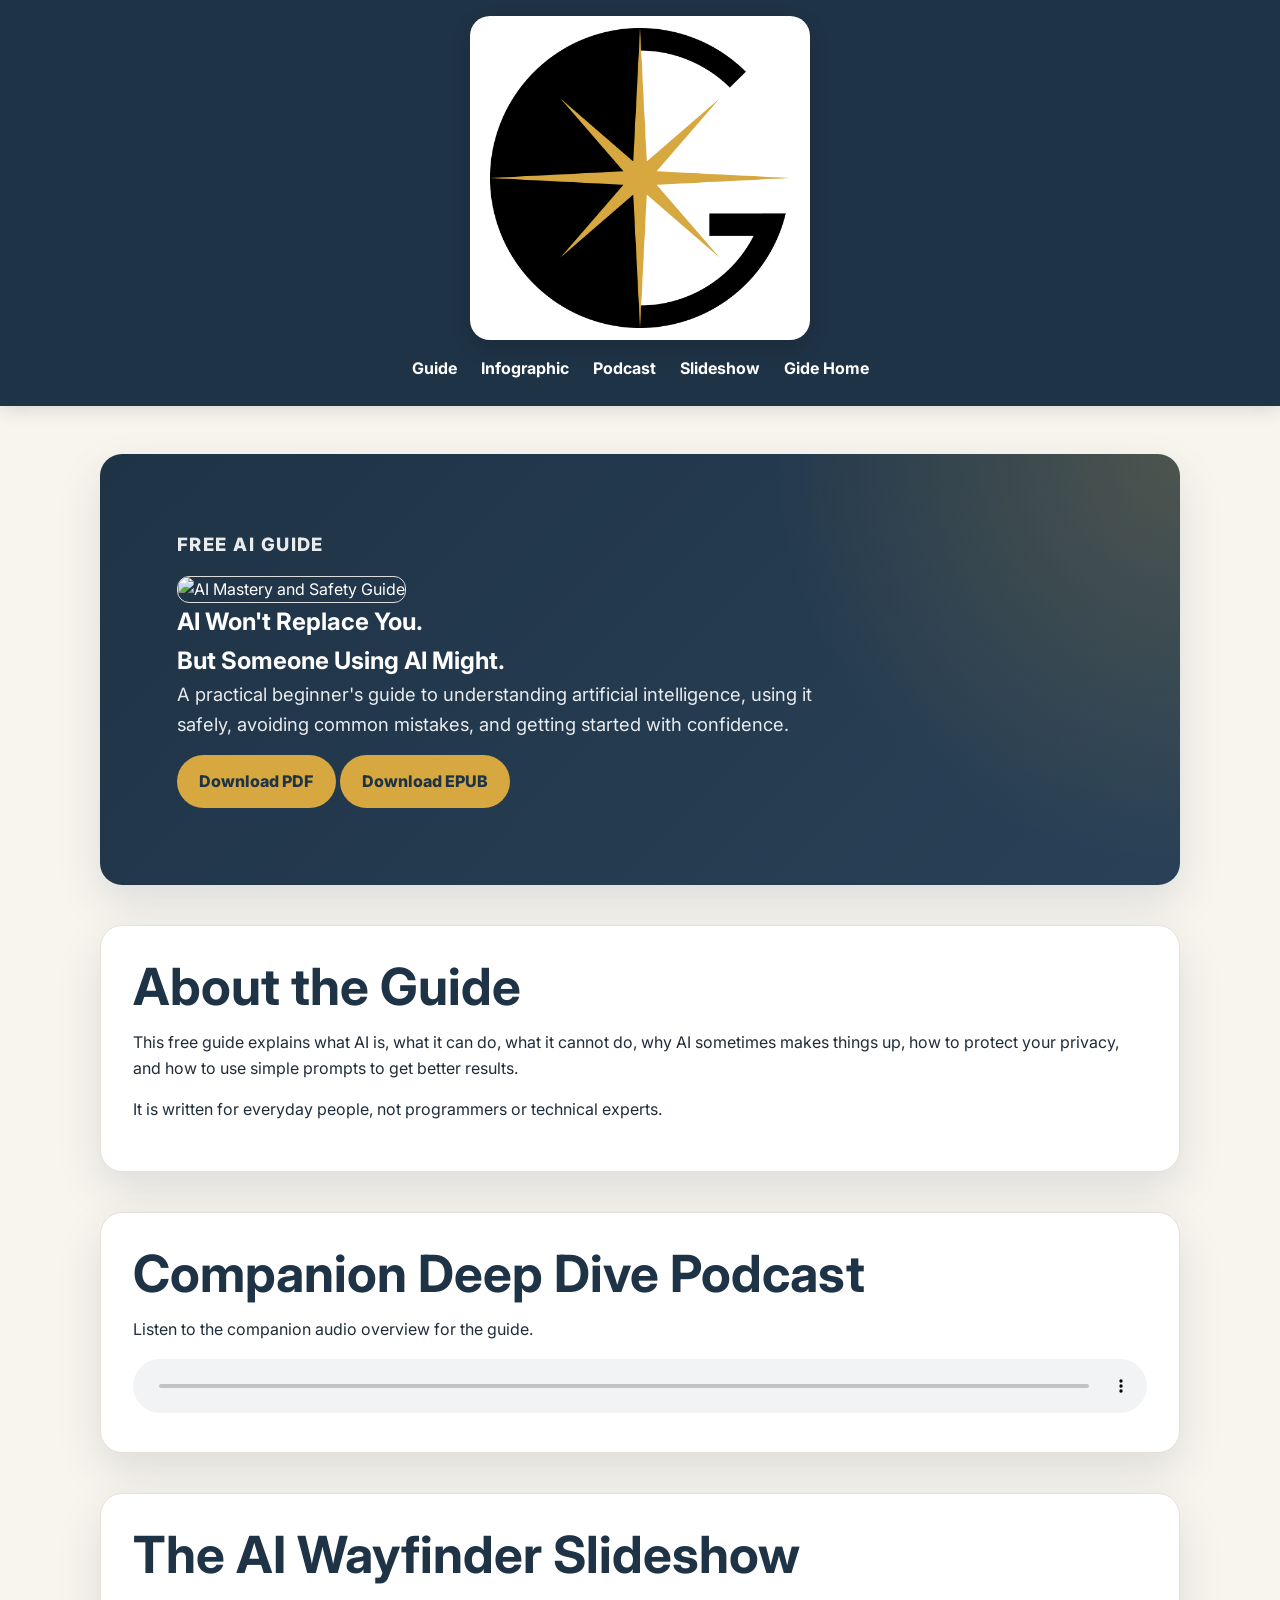
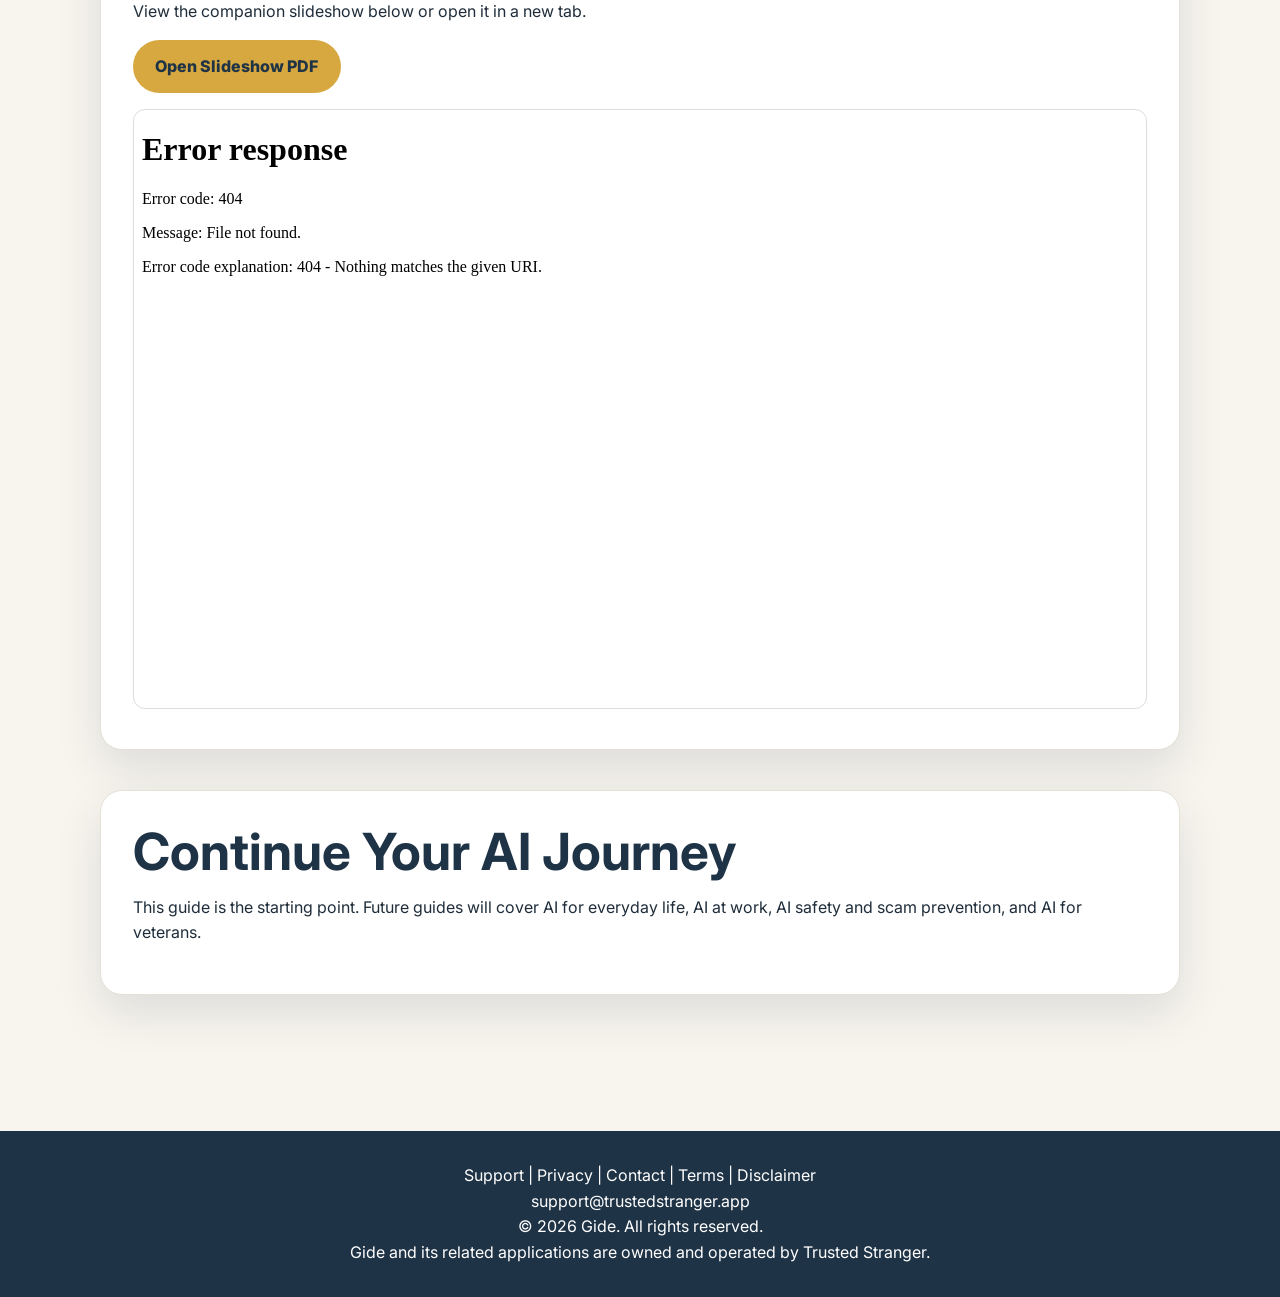
==== index.html @ d5fd3d86 "Adjust image height in hero section Updated image height for better layout." ====
<!DOCTYPE html>
<html lang="en">
<head>
  <meta charset="UTF-8">
  <meta name="viewport" content="width=device-width, initial-scale=1.0">
  <title>AI Won't Replace You | Gide AI Guide</title>

  <link rel="preconnect" href="https://fonts.googleapis.com">
  <link rel="preconnect" href="https://fonts.gstatic.com" crossorigin>
  <link href="https://fonts.googleapis.com/css2?family=Inter:wght@400;500;600;700;800&display=swap" rel="stylesheet">

  <link rel="stylesheet" href="styles.css">
  <link rel="icon" type="image/png" href="G (2).png">
</head>

<body>
<header>
  <div class="logo-card">
    <a href="https://trustedstranger.app">
      <img src="G (2).png" alt="Gide">
    </a>
  </div>

  <nav>
    <ul>
      <li><a href="#guide">Guide</a></li>
      <li><a href="#infographic">Infographic</a></li>
      <li><a href="#podcast">Podcast</a></li>
      <li><a href="#slideshow">Slideshow</a></li>
      <li><a href="https://trustedstranger.app">Gide Home</a></li>
    </ul>
  </nav>
</header>

<main>

<section class="hero">
  <div class="hero-content">
    <p class="eyebrow">Free AI Guide</p>
      <div class="hero-image">
    <img src="AI_Mastery_and_Safety_Guide.png"
          height="300"
    style="border:1px solid #ddd; border-radius:12px;"
         alt="AI Mastery and Safety Guide">
      </div>
    <h1>AI Won't Replace You.<br>But Someone Using AI Might.</h1>

    <p>
      A practical beginner's guide to understanding artificial intelligence,
      using it safely, avoiding common mistakes, and getting started with
      confidence.
    </p>

    <a class="button" href="AI_Won't_Replace_You.pdf" download>
      Download PDF
    </a>

    <a class="button" href="AI_Won't_Replace_You.epub" download>
      Download EPUB
    </a>
  </div>
</section>

<section id="guide" class="card">
  <h2>About the Guide</h2>

  <p>
    This free guide explains what AI is, what it can do, what it cannot do,
    why AI sometimes makes things up, how to protect your privacy, and how to
    use simple prompts to get better results.
  </p>

  <p>
    It is written for everyday people, not programmers or technical experts.
  </p>
</section>


<section id="podcast" class="card">
  <h2>Companion Deep Dive Podcast</h2>

  <p>
    Listen to the companion audio overview for the guide.
  </p>

  <audio controls style="width:100%;">
    <source src="Why_someone_using_AI_might_replace_you.mp3" type="audio/mpeg">
    Your browser does not support the audio element.
  </audio>
</section>

<section id="slideshow" class="card">
  <h2>The AI Wayfinder Slideshow</h2>

  <p>
    View the companion slideshow below or open it in a new tab.
  </p>

  <p>
    <a class="button" href="The_AI_Wayfinder.pdf" target="_blank">
      Open Slideshow PDF
    </a>
  </p>

  <iframe 
    src="The_AI_Wayfinder.pdf"
    width="100%"
    height="600"
    style="border:1px solid #ddd; border-radius:12px;">
  </iframe>
</section>

<section class="card">
  <h2>Continue Your AI Journey</h2>

  <p>
    This guide is the starting point. Future guides will cover AI for everyday
    life, AI at work, AI safety and scam prevention, and AI for veterans.
  </p>
</section>

</main>

<footer>
  <p>
    <a href="https://trustedstranger.app/support.html">Support</a> |
    <a href="https://trustedstranger.app/privacy.html">Privacy</a> |
    <a href="https://trustedstranger.app/contact.html">Contact</a> |
    <a href="https://trustedstranger.app/terms.html">Terms</a> |
    <a href="https://trustedstranger.app/disclaimer.html">Disclaimer</a>
  </p>

  <p>support@trustedstranger.app</p>

  <p>© 2026 Gide. All rights reserved.</p>
  <p>Gide and its related applications are owned and operated by Trusted Stranger.</p>
</footer>

</body>
</html>
---- styles.css ----
:root {
  --navy: #294157;
  --deep-navy: #1f3346;
  --gold: #d6a83f;
  --cream: #f8f5ee;
  --white: #ffffff;
  --text: #1f2d3a;
  --muted: #667085;
  --border: #e5e1d8;
  --shadow: 0 18px 45px rgba(31, 51, 70, 0.12);
  --radius: 22px;
}

* {
  margin: 0;
  padding: 0;
  box-sizing: border-box;
}

body {
  font-family: "Inter", -apple-system, BlinkMacSystemFont, "Segoe UI", sans-serif;
  line-height: 1.6;
  color: var(--text);
  background: var(--cream);
}

header {
  background: var(--deep-navy);
  color: var(--white);
  padding: 1rem 1rem 1.5rem;
  box-shadow: 0 4px 18px rgba(0, 0, 0, 0.12);
}

header h1 {
  text-align: center;
  font-size: 2rem;
  font-weight: 800;
  letter-spacing: -0.03em;
}

.logo-card {
  display: flex;
  justify-content: center;
  align-items: center;
  margin-bottom: 1rem;
}

.logo-card img {
  max-width: 340px;
  width: 100%;
  height: auto;
  display: block;
  background: var(--white);
  padding: 12px 20px;
  border-radius: 20px;
  box-shadow: 0 8px 20px rgba(0, 0, 0, 0.15);
}

nav ul {
  list-style: none;
  display: flex;
  justify-content: center;
  flex-wrap: wrap;
  gap: 1.5rem;
  margin-top: 1rem;
}

nav a {
  color: var(--white);
  text-decoration: none;
  font-weight: 700;
}

nav a:hover {
  color: var(--gold);
}

main {
  max-width: 1120px;
  margin: 0 auto;
  padding: 3rem 1.25rem;
}

section {
  margin-bottom: 2.5rem;
}

h2 {
  font-size: clamp(2rem, 4vw, 3.5rem);
  line-height: 1.1;
  margin-bottom: 1rem;
  color: var(--deep-navy);
}

h3 {
  font-size: 1.35rem;
  margin: 1.5rem 0 0.6rem;
  color: var(--navy);
}

p {
  margin-bottom: 1rem;
  color: var(--text);
}

.hero {
  background:
    radial-gradient(circle at top right, rgba(214, 168, 63, 0.22), transparent 35%),
    linear-gradient(135deg, var(--deep-navy), var(--navy));
  color: var(--white);
  border-radius: var(--radius);
  padding: clamp(2.5rem, 6vw, 5rem);
  box-shadow: var(--shadow);
  text-align: left;
}

.hero h2 {
  color: var(--white);
}

.hero p {
  color: rgba(255, 255, 255, 0.9);
  max-width: 680px;
  font-size: 1.15rem;
}

.card {
  background: var(--white);
  border: 1px solid var(--border);
  border-radius: var(--radius);
  padding: 2rem;
  box-shadow: var(--shadow);
}

.button,
button {
  display: inline-block;
  background: var(--gold);
  color: var(--deep-navy);
  padding: 0.85rem 1.4rem;
  border: none;
  border-radius: 999px;
  font-size: 1rem;
  font-weight: 800;
  cursor: pointer;
  text-decoration: none;
}

.button:hover,
button:hover {
  filter: brightness(0.96);
}

.form-group {
  margin-bottom: 1.5rem;
}

label {
  display: block;
  margin-bottom: 0.5rem;
  font-weight: 700;
  color: var(--deep-navy);
}

input[type="text"],
input[type="email"],
textarea {
  width: 100%;
  padding: 0.9rem 1rem;
  border: 1px solid var(--border);
  border-radius: 14px;
  font-family: inherit;
  font-size: 1rem;
  background: var(--white);
}

input:focus,
textarea:focus {
  outline: none;
  border-color: var(--gold);
  box-shadow: 0 0 0 4px rgba(214, 168, 63, 0.18);
}

dl {
  background: var(--white);
  border-radius: var(--radius);
  padding: 1.5rem 2rem;
  border: 1px solid var(--border);
}

dt {
  font-weight: 800;
  color: var(--deep-navy);
  margin-top: 1rem;
}

dd {
  margin-left: 0;
  margin-bottom: 0.75rem;
  color: var(--muted);
}

footer {
  background: var(--deep-navy);
  color: var(--white);
  text-align: center;
  padding: 2rem 1rem;
  margin-top: 3rem;
}

footer p {
  color: var(--white);
  margin: 0;
}

footer a {
  color: var(--white);
  text-decoration: none;
}

footer a:hover {
  color: var(--gold);
}

/* HOME PAGE FEATURES */

.eyebrow {
  color: var(--gold);
  font-weight: 800;
  letter-spacing: 0.08em;
  text-transform: uppercase;
  margin-bottom: 1rem;
}

.features {
  display: grid;
  grid-template-columns: repeat(auto-fit, minmax(240px, 1fr));
  gap: 1.5rem;
  margin-top: 2rem;
}

.feature-card {
  background: #ffffff;
  border: 1px solid #e5e1d8;
  border-radius: var(--radius);
  padding: 2rem;
  box-shadow: 0 10px 30px rgba(31, 51, 70, 0.08);
}

.feature-card:hover {
  transform: translateY(-4px);
  transition: all 0.2s ease;
}

.feature-card h3 {
  margin-top: 0;
}

#features {
  margin-top: 3rem;
}

#features h2 {
  margin-bottom: 2rem;
  font-size: clamp(2rem, 4vw, 3rem);
}

.feature-card {
  min-height: 200px;
  display: flex;
  flex-direction: column;
}

#faq {
  margin-top: 3rem;
}

/* SCREENSHOTS */

#screenshots {
  margin-top: 4rem;
}

.screenshots-grid {
  display: grid;
  grid-template-columns: repeat(auto-fit, minmax(180px, 1fr));
  gap: 1.5rem;
  margin-top: 2rem;
}

.screenshots-grid img {
  width: 180px;
  height: auto;
  border-radius: 20px;
  box-shadow: var(--shadow);
  border: 1px solid var(--border);
  transition: transform 0.2s ease;
}

.screenshots-grid img:hover {
  transform: translateY(-4px);
}

.legal-page {
  max-width: 900px;
  margin: 0 auto;
}

.legal-page ul {
  margin: 1rem 0 1.5rem 1.5rem;
}

.legal-page li {
  margin-bottom: 0.5rem;
}

.legal-page h3 {
  margin-top: 2rem;
}

@media (max-width: 768px) {
  header h1 {
    font-size: 1.55rem;
  }

  nav ul {
    gap: 1rem;
  }

  main {
    padding: 2rem 1rem;
  }

  .hero {
    text-align: center;
  }
}
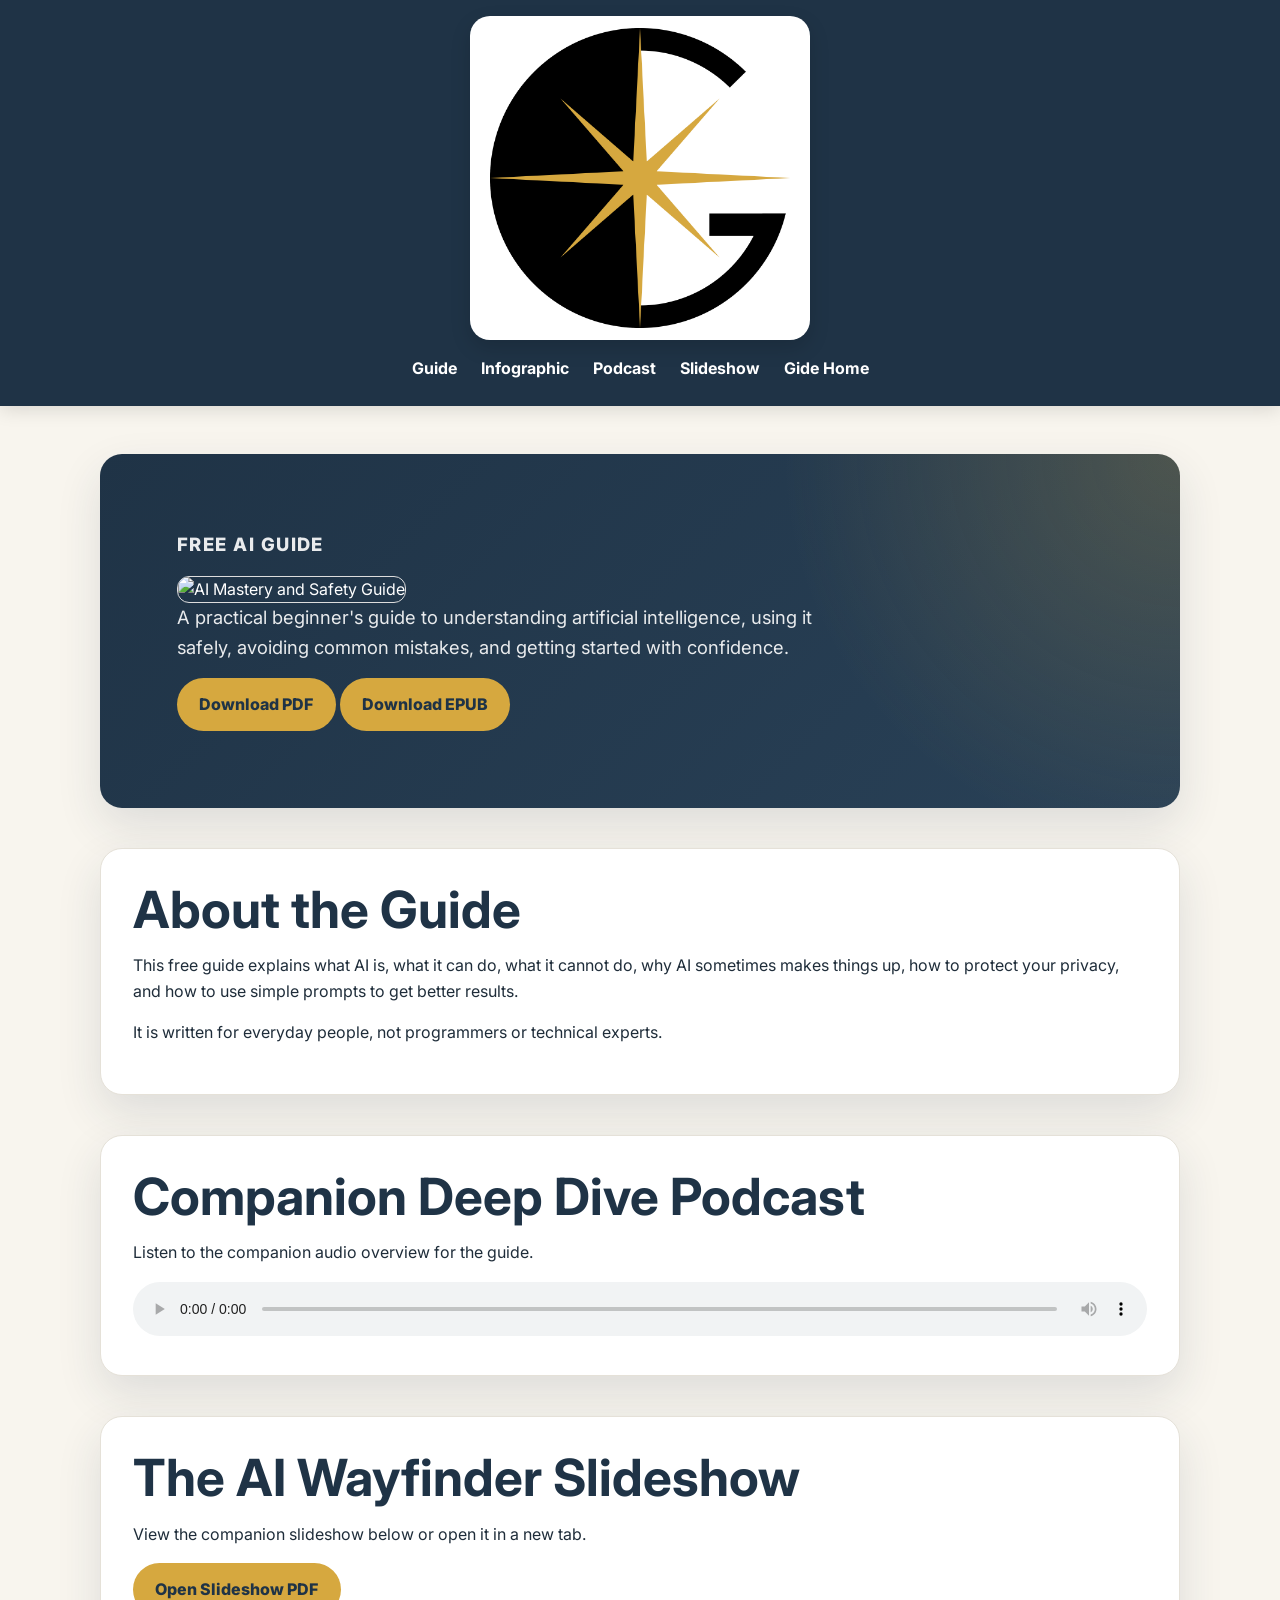
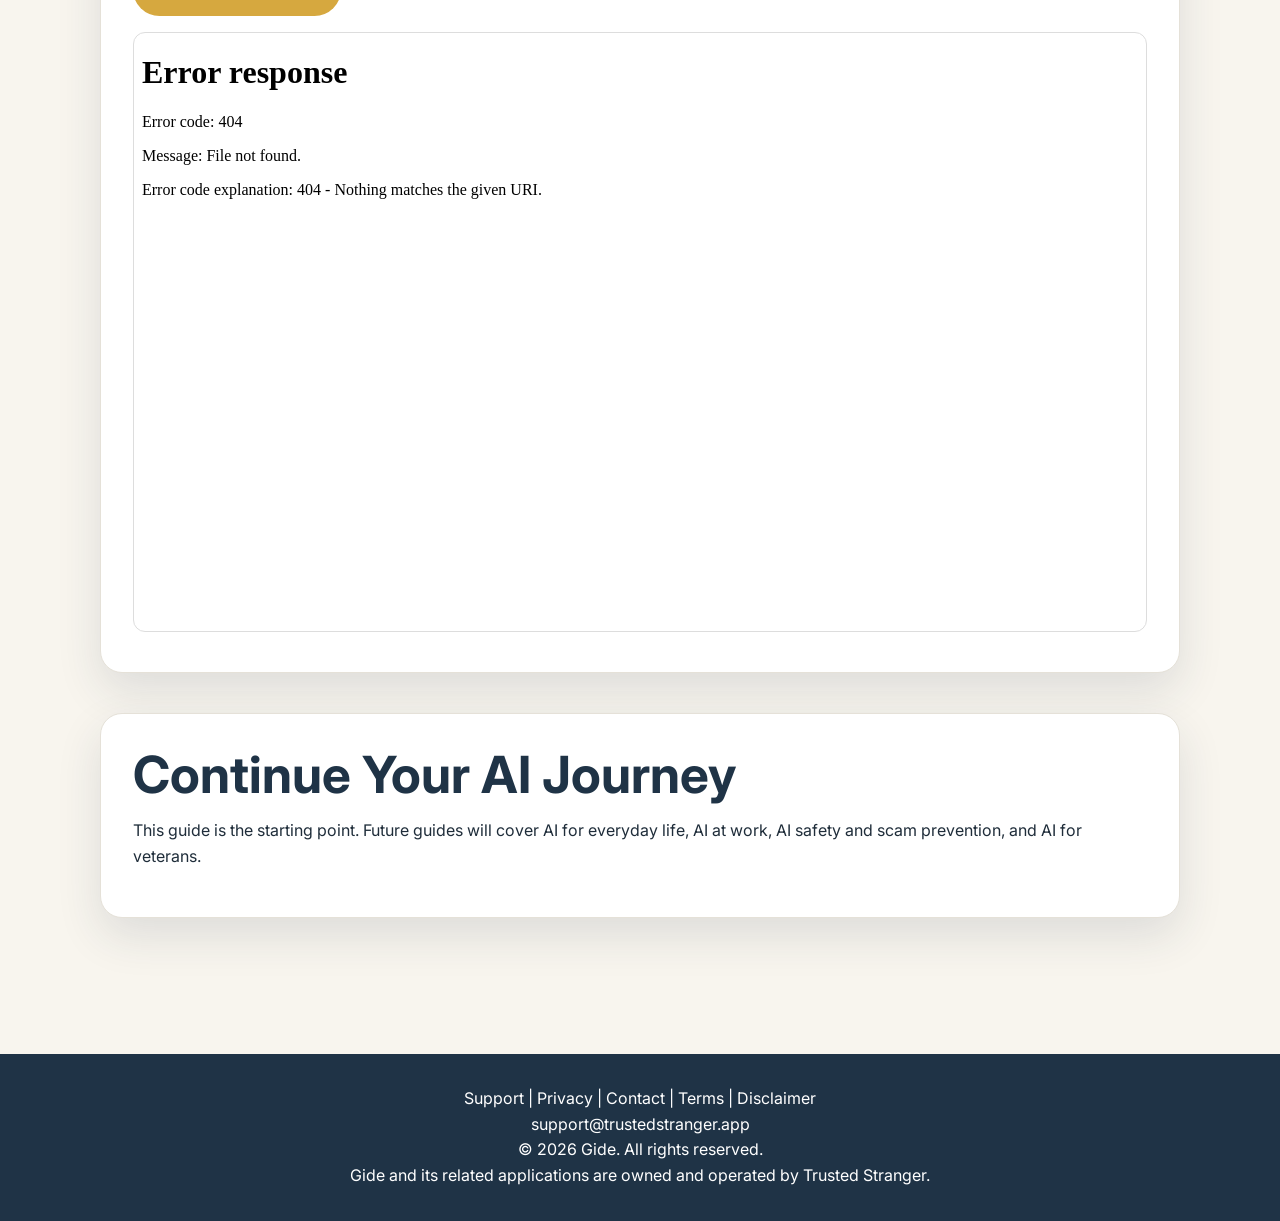
==== commit 3c414d6a: "Fix heading in index.html" ====
--- a/index.html
+++ b/index.html
@@ -43,7 +43,7 @@
     style="border:1px solid #ddd; border-radius:12px;"
          alt="AI Mastery and Safety Guide">
       </div>
-    <h1>AI Won't Replace You.<br>But Someone Using AI Might.</h1>
+    
 
     <p>
       A practical beginner's guide to understanding artificial intelligence,
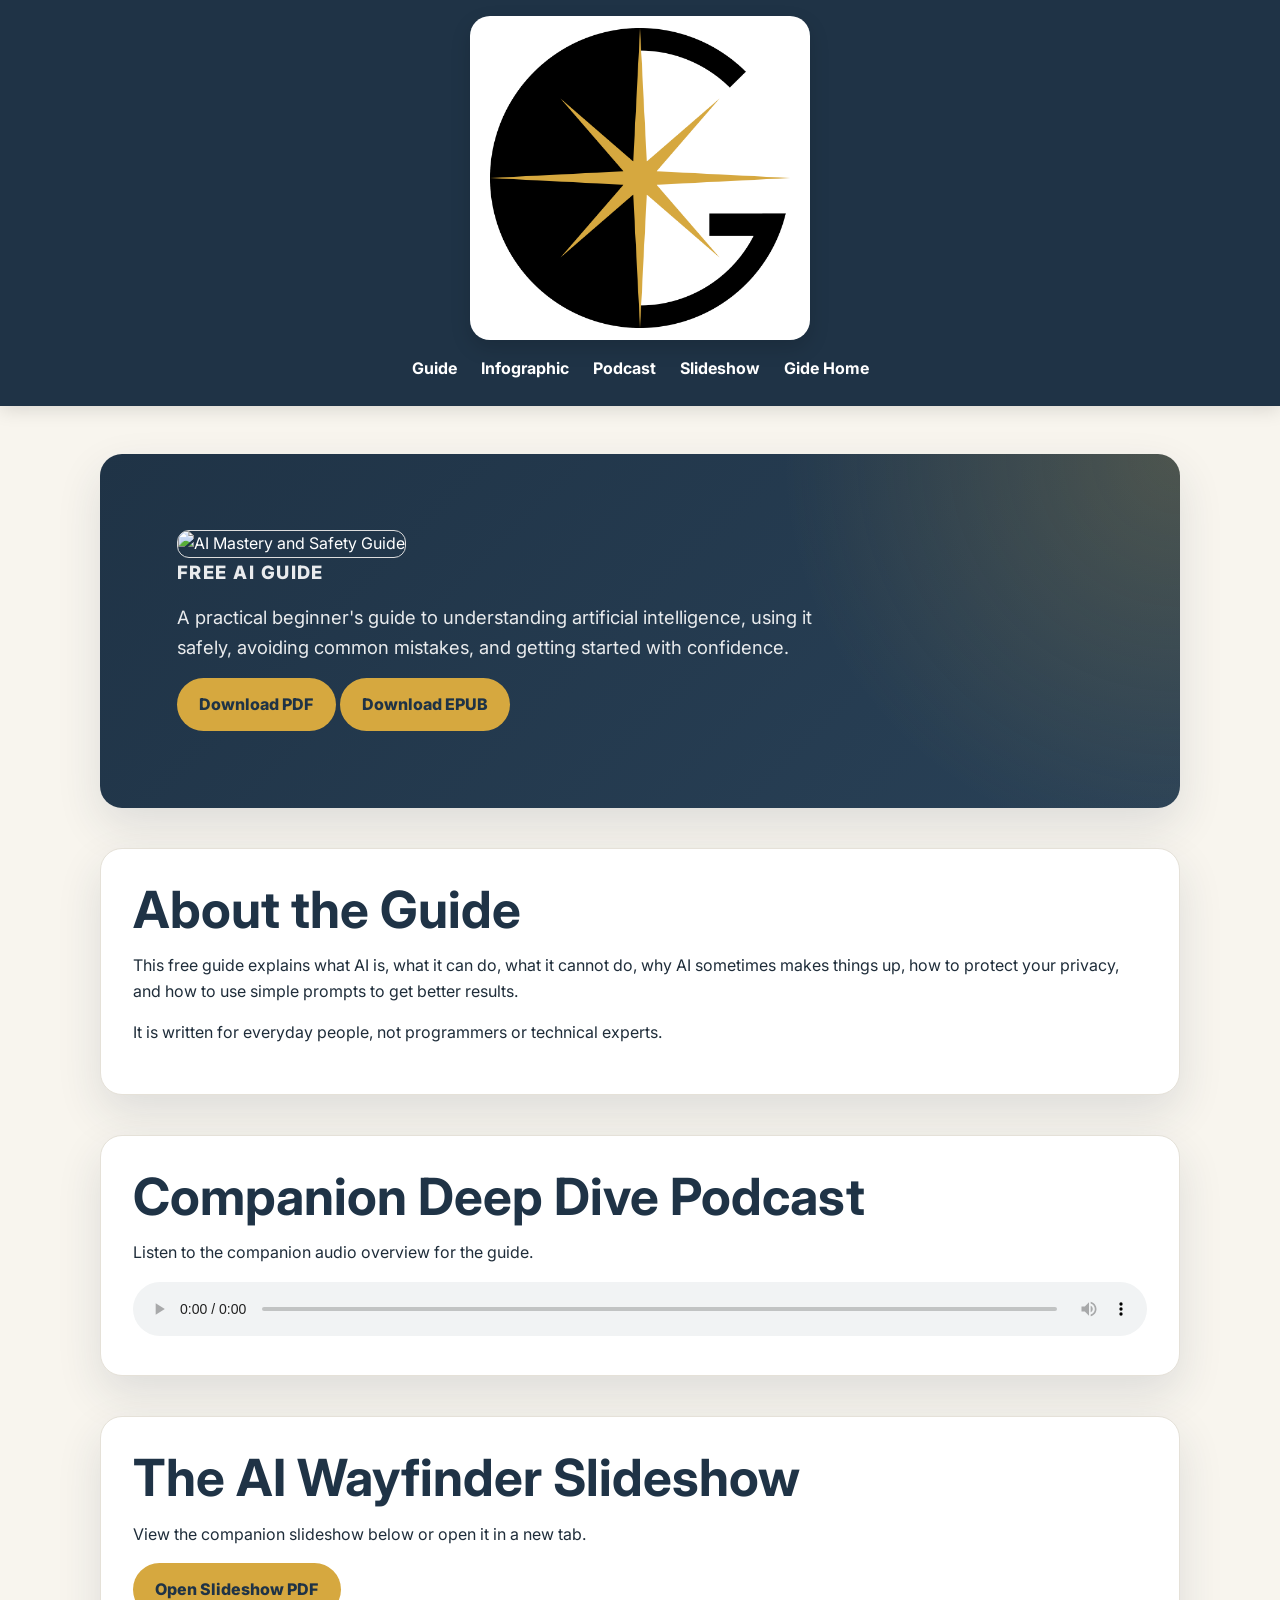
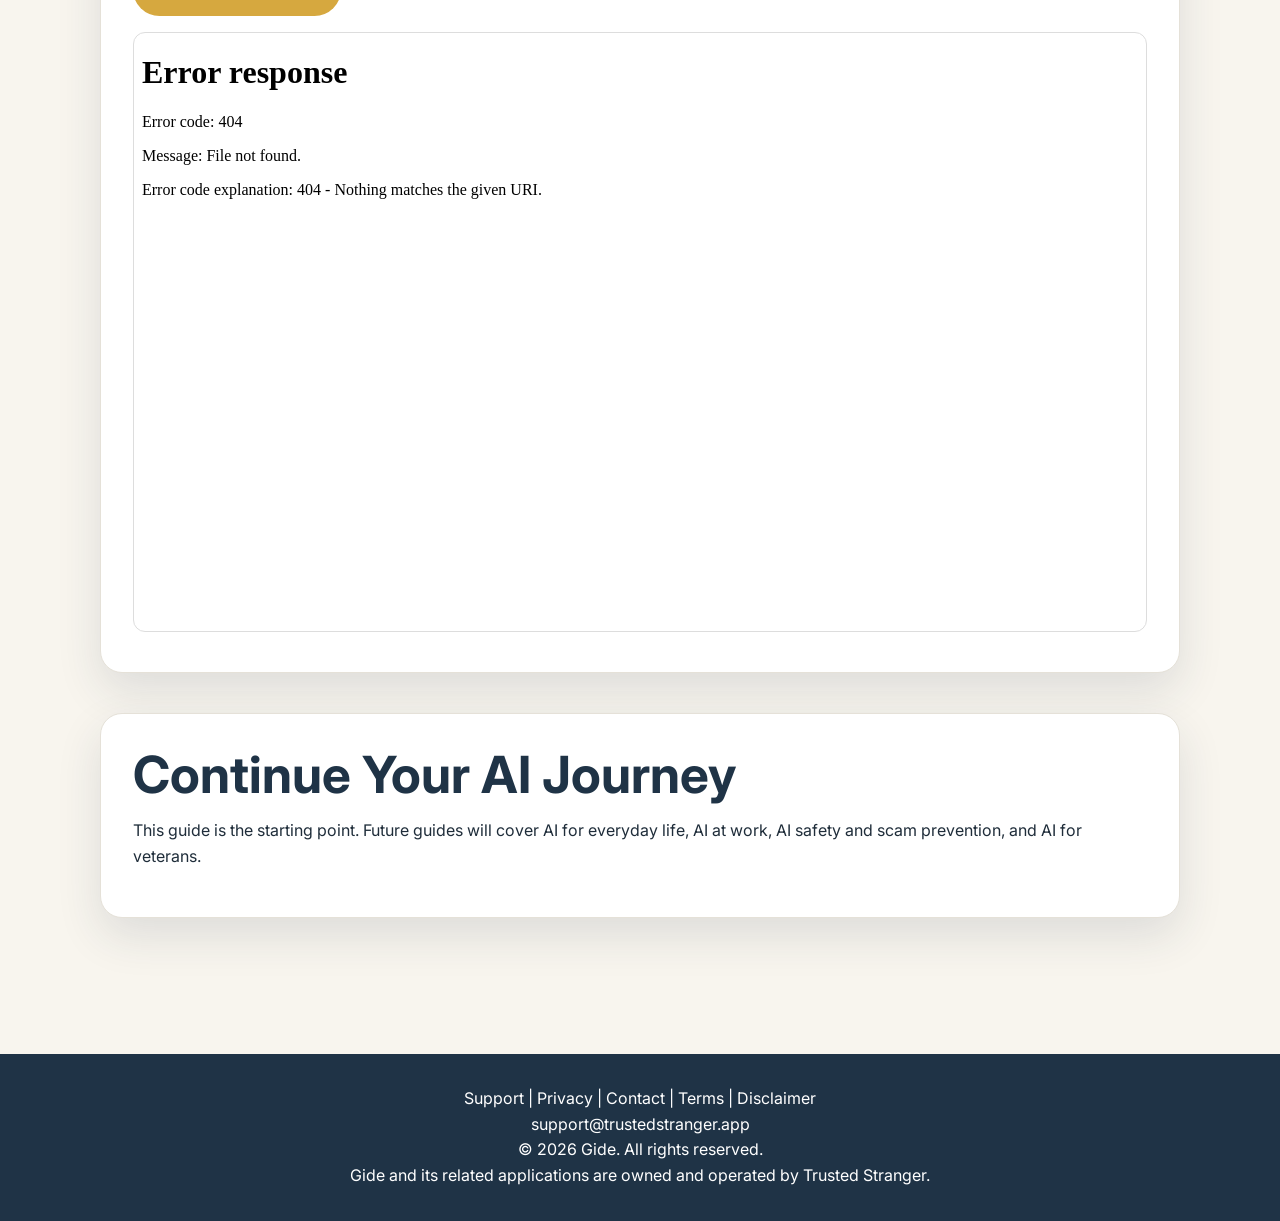
==== commit c21579ba: "Reposition 'Free AI Guide' paragraph in index.html" ====
--- a/index.html
+++ b/index.html
@@ -36,12 +36,14 @@
 
 <section class="hero">
   <div class="hero-content">
-    <p class="eyebrow">Free AI Guide</p>
+    
       <div class="hero-image">
     <img src="AI_Mastery_and_Safety_Guide.png"
           height="300"
     style="border:1px solid #ddd; border-radius:12px;"
          alt="AI Mastery and Safety Guide">
+     
+      <p class="eyebrow">Free AI Guide</p>
       </div>
     
 
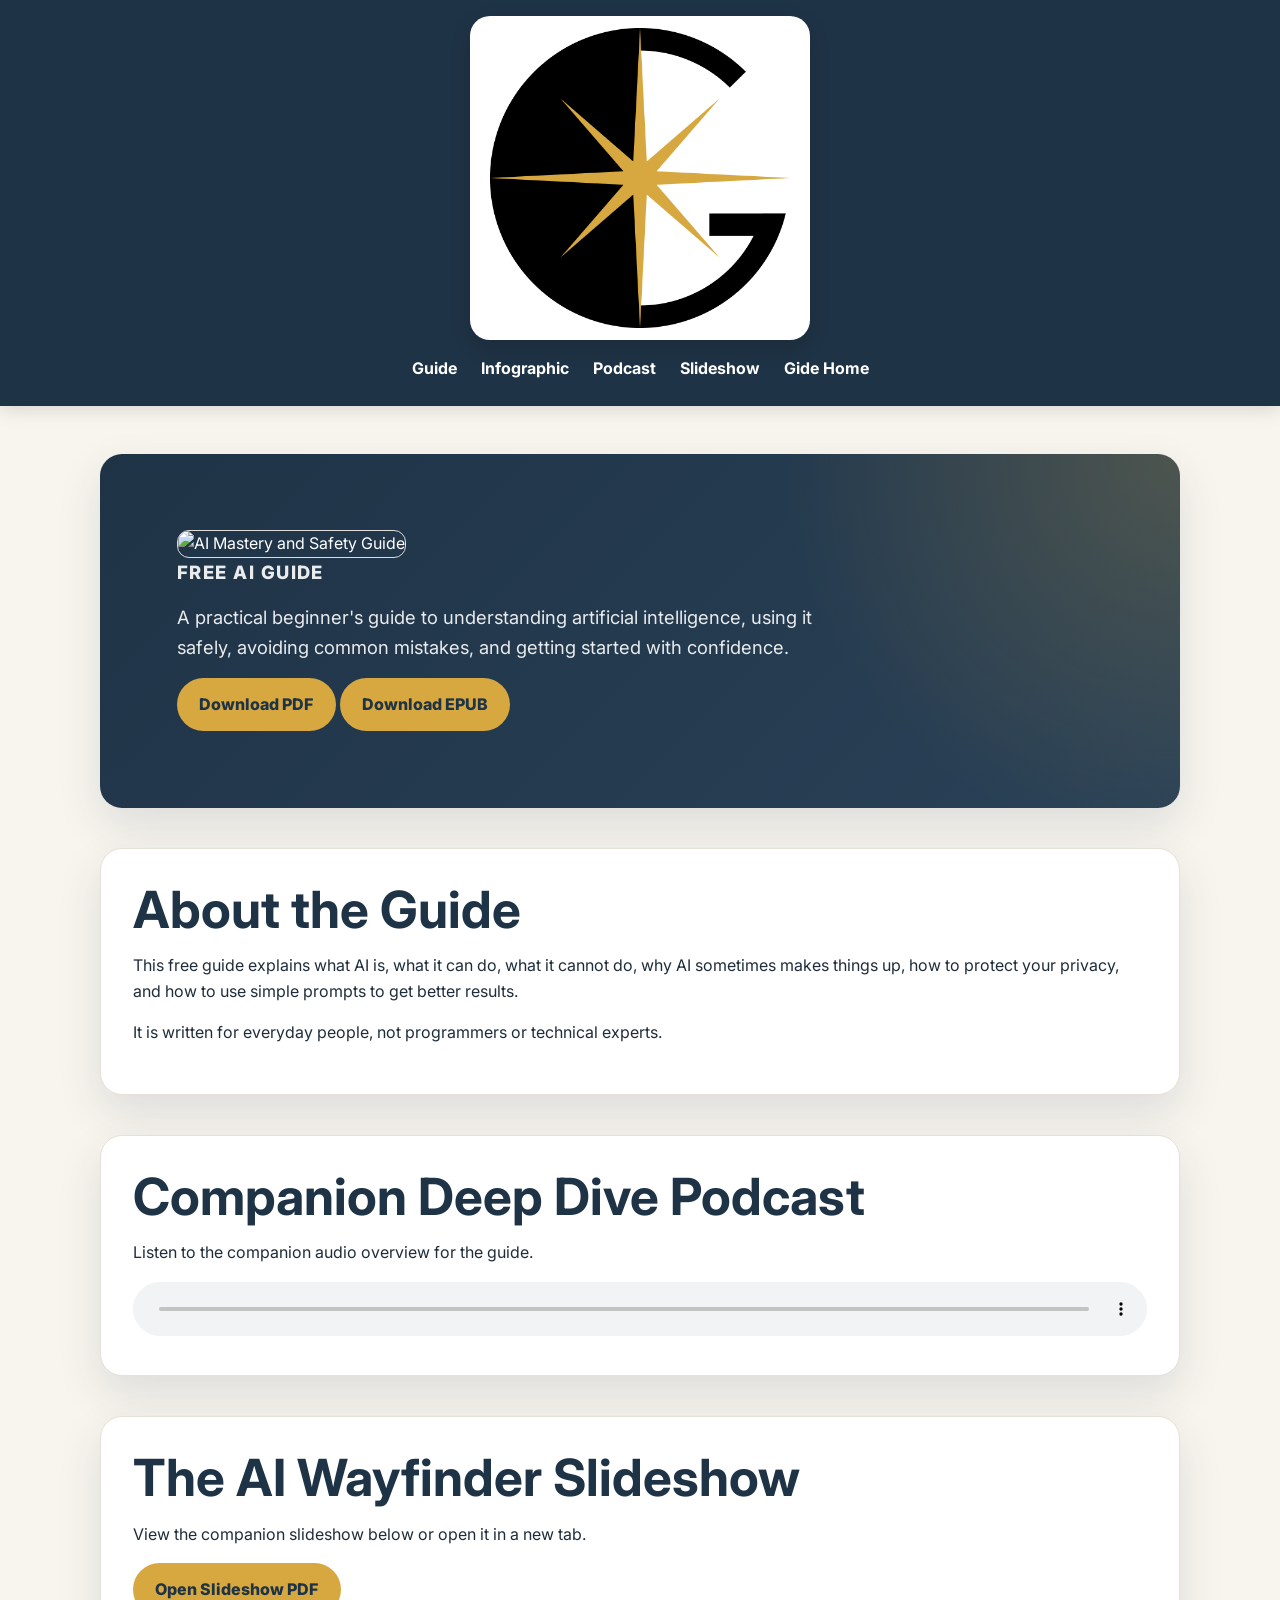
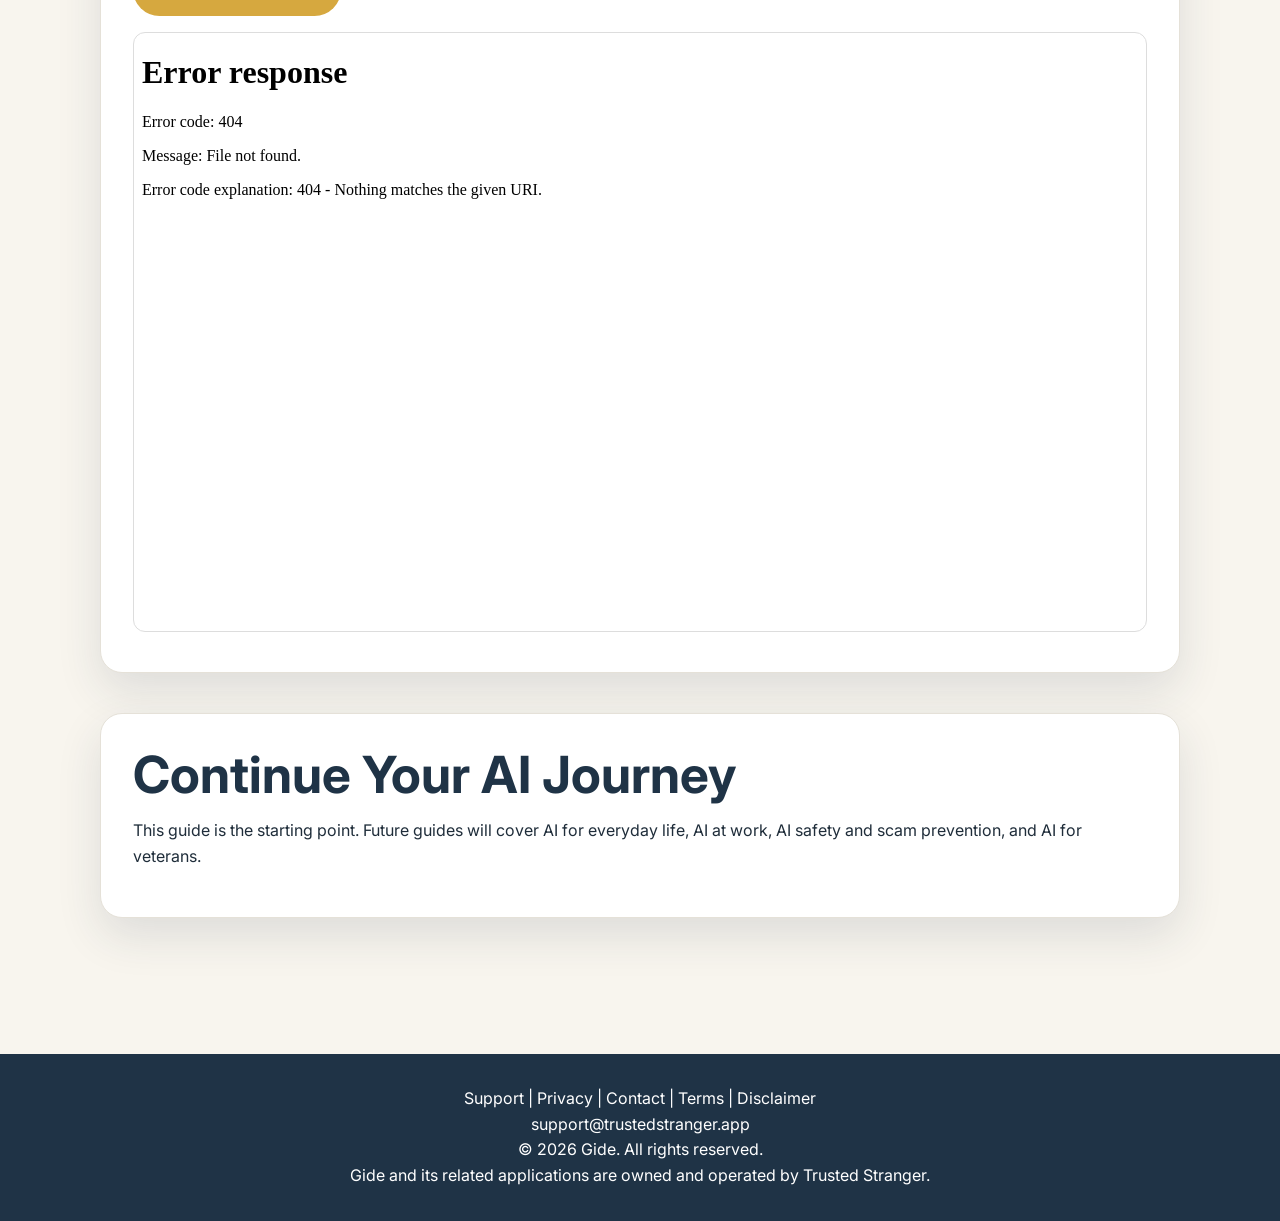
==== commit b55e4cec: "Increase image height in hero section" ====
--- a/index.html
+++ b/index.html
@@ -39,7 +39,7 @@
     
       <div class="hero-image">
     <img src="AI_Mastery_and_Safety_Guide.png"
-          height="300"
+          height="600"
     style="border:1px solid #ddd; border-radius:12px;"
          alt="AI Mastery and Safety Guide">
      
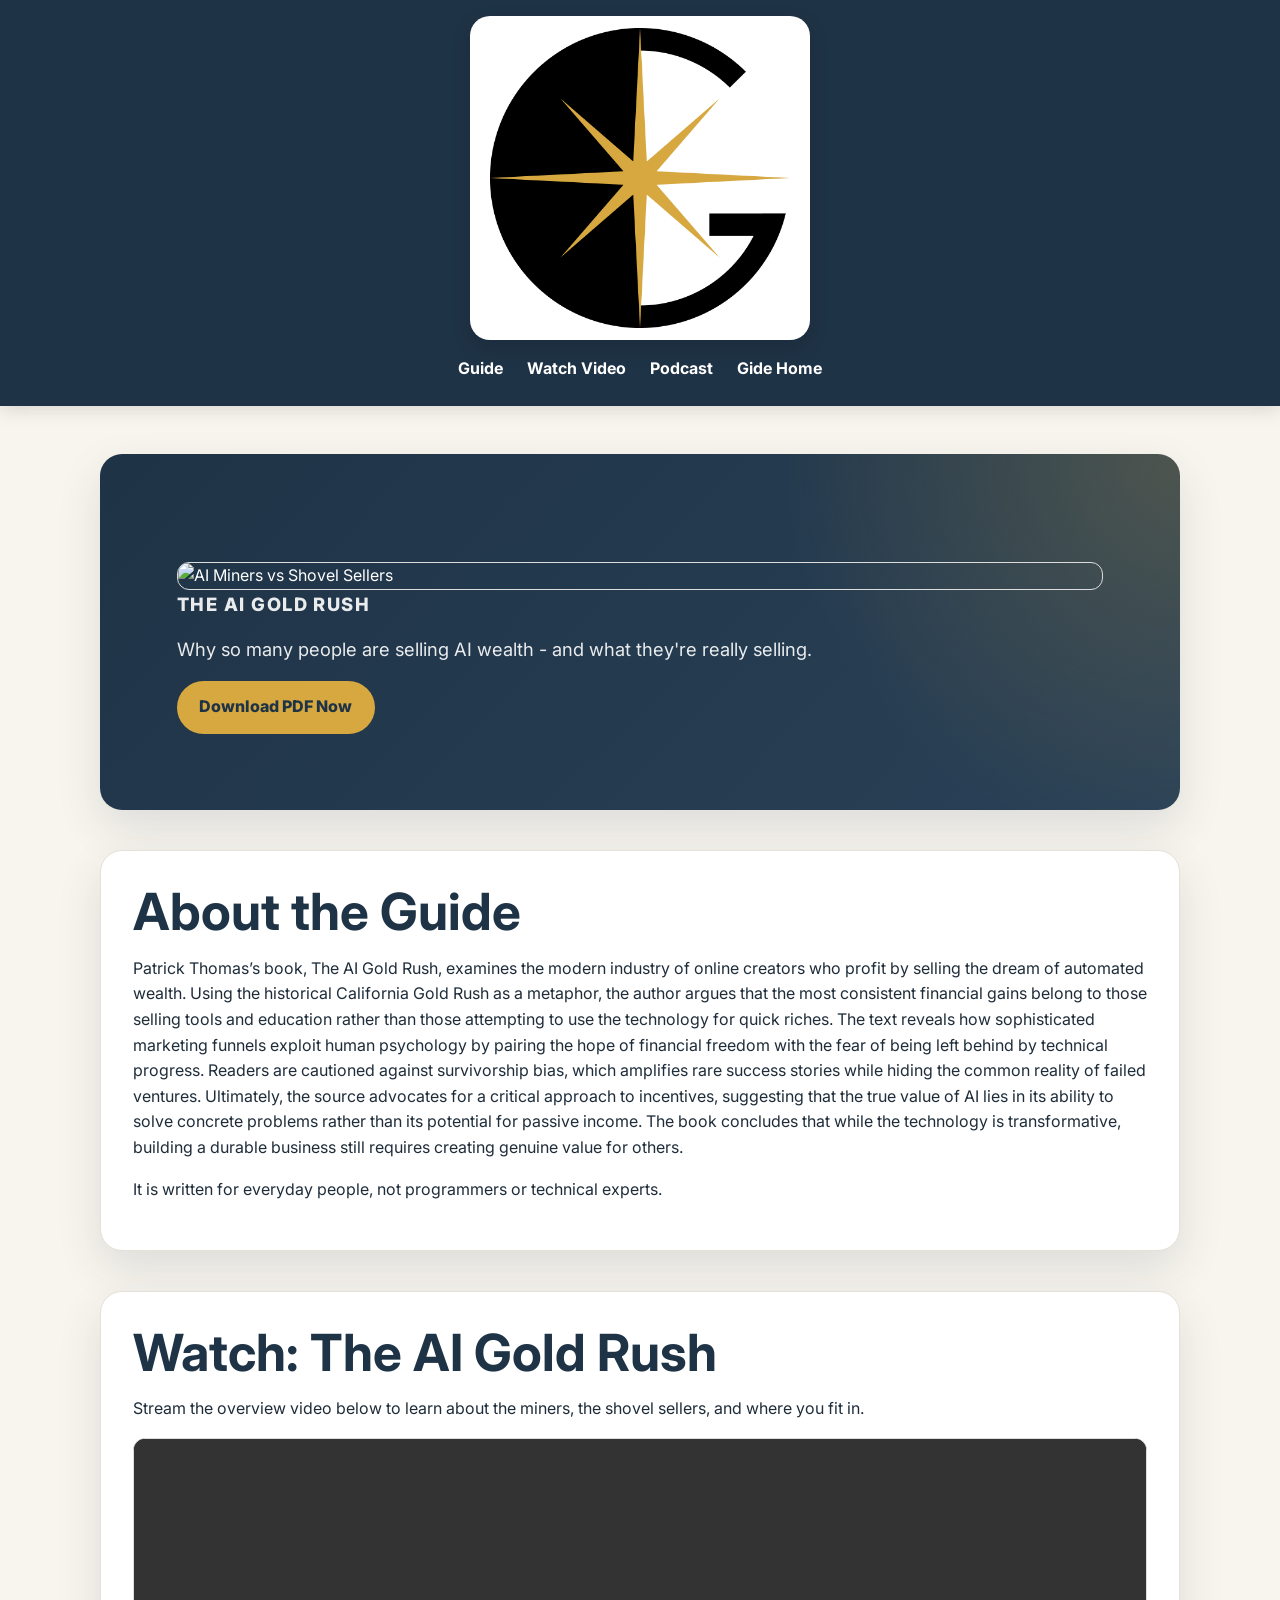
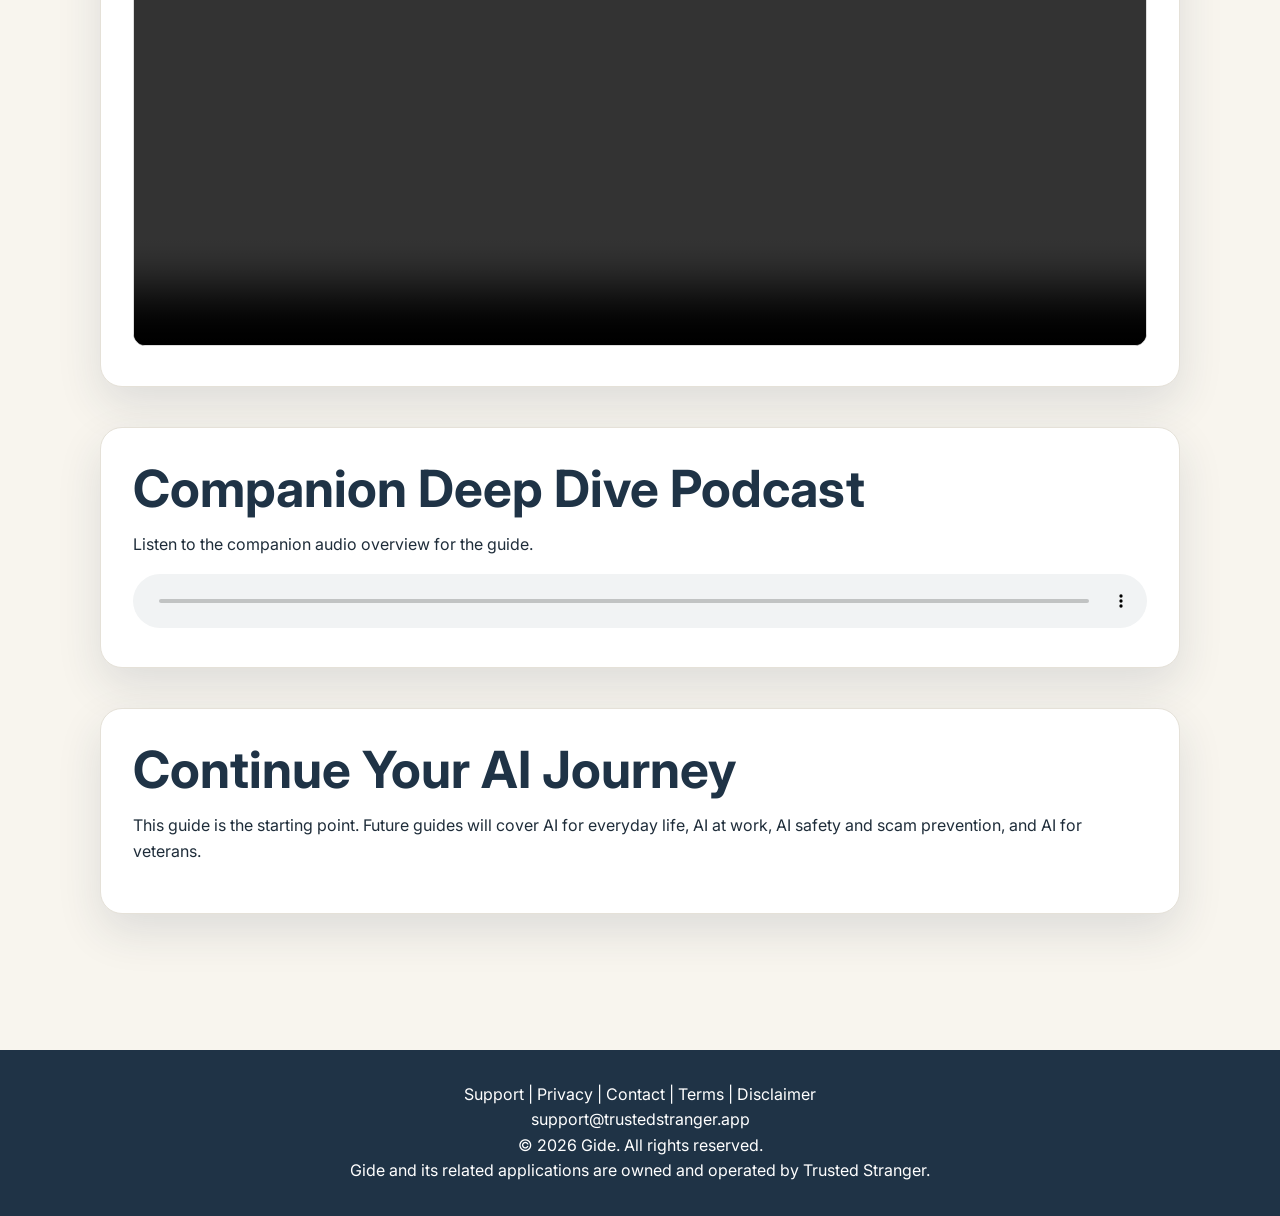
==== commit 593aca27: "Rename GoldRush.html to index.html" ====
--- a/index.html
+++ b/index.html
@@ -24,9 +24,9 @@
   <nav>
     <ul>
       <li><a href="#guide">Guide</a></li>
-      <li><a href="#infographic">Infographic</a></li>
+      <li><a href="#video-stream">Watch Video</a></li>
       <li><a href="#podcast">Podcast</a></li>
-      <li><a href="#slideshow">Slideshow</a></li>
+      
       <li><a href="https://trustedstranger.app">Gide Home</a></li>
     </ul>
   </nav>
@@ -37,28 +37,21 @@
 <section class="hero">
   <div class="hero-content">
     
-      <div class="hero-image">
-    <img src="AI_Mastery_and_Safety_Guide.png"
-          height="600"
-    style="border:1px solid #ddd; border-radius:12px;"
-         alt="AI Mastery and Safety Guide">
-     
-      <p class="eyebrow">Free AI Guide</p>
-      </div>
+    <div class="hero-image">
+      <img src="AI_Miners_vs_Shovel_Sellers.png"
+           style="border:1px solid #ddd; border-radius:12px; width: 100%;"
+           alt="AI Miners vs Shovel Sellers">
+      
+      <p class="eyebrow">The AI Gold Rush</p>
+    </div>
     
 
     <p>
-      A practical beginner's guide to understanding artificial intelligence,
-      using it safely, avoiding common mistakes, and getting started with
-      confidence.
+      Why so many people are selling AI wealth - and what they're really selling.
     </p>
 
-    <a class="button" href="AI_Won't_Replace_You.pdf" download>
-      Download PDF
-    </a>
-
-    <a class="button" href="AI_Won't_Replace_You.epub" download>
-      Download EPUB
+    <a class="button" href="The_AI_Gold_Rush.pdf" download>
+      Download PDF Now
     </a>
   </div>
 </section>
@@ -67,14 +60,23 @@
   <h2>About the Guide</h2>
 
   <p>
-    This free guide explains what AI is, what it can do, what it cannot do,
-    why AI sometimes makes things up, how to protect your privacy, and how to
-    use simple prompts to get better results.
+    Patrick Thomas’s book, The AI Gold Rush, examines the modern industry of online creators who profit by selling the dream of automated wealth. Using the historical California Gold Rush as a metaphor, the author argues that the most consistent financial gains belong to those selling tools and education rather than those attempting to use the technology for quick riches. The text reveals how sophisticated marketing funnels exploit human psychology by pairing the hope of financial freedom with the fear of being left behind by technical progress. Readers are cautioned against survivorship bias, which amplifies rare success stories while hiding the common reality of failed ventures. Ultimately, the source advocates for a critical approach to incentives, suggesting that the true value of AI lies in its ability to solve concrete problems rather than its potential for passive income. The book concludes that while the technology is transformative, building a durable business still requires creating genuine value for others.
   </p>
 
   <p>
     It is written for everyday people, not programmers or technical experts.
   </p>
+</section>
+
+<!-- New Streaming MP4 Video Section -->
+<section id="video-stream" class="card">
+  <h2>Watch: The AI Gold Rush</h2>
+  <p>Stream the overview video below to learn about the miners, the shovel sellers, and where you fit in.</p>
+  
+  <video controls style="width:100%; border-radius:12px; border:1px solid #ddd; background-color: #000;">
+    <source src="The_AI_Gold_Rush.mp4" type="video/mp4">
+    Your browser does not support the video tag.
+  </video>
 </section>
 
 
@@ -86,31 +88,12 @@
   </p>
 
   <audio controls style="width:100%;">
-    <source src="Why_someone_using_AI_might_replace_you.mp3" type="audio/mpeg">
+    <source src="Inside_the_AI_shovel_selling_machine.mp3" type="audio/mpeg">
     Your browser does not support the audio element.
   </audio>
 </section>
 
-<section id="slideshow" class="card">
-  <h2>The AI Wayfinder Slideshow</h2>
 
-  <p>
-    View the companion slideshow below or open it in a new tab.
-  </p>
-
-  <p>
-    <a class="button" href="The_AI_Wayfinder.pdf" target="_blank">
-      Open Slideshow PDF
-    </a>
-  </p>
-
-  <iframe 
-    src="The_AI_Wayfinder.pdf"
-    width="100%"
-    height="600"
-    style="border:1px solid #ddd; border-radius:12px;">
-  </iframe>
-</section>
 
 <section class="card">
   <h2>Continue Your AI Journey</h2>
--- a/styles.css
+++ b/styles.css
@@ -116,6 +116,19 @@
 
 .hero h2 {
   color: var(--white);
+}
+
+.hero-image {
+    width: 100%;
+    margin-top: 2rem;
+}
+
+.hero-image img {
+    display: block;
+    width: 100%;
+    max-width: 100%;
+    height: auto;
+    border-radius: 12px;
 }
 
 .hero p {
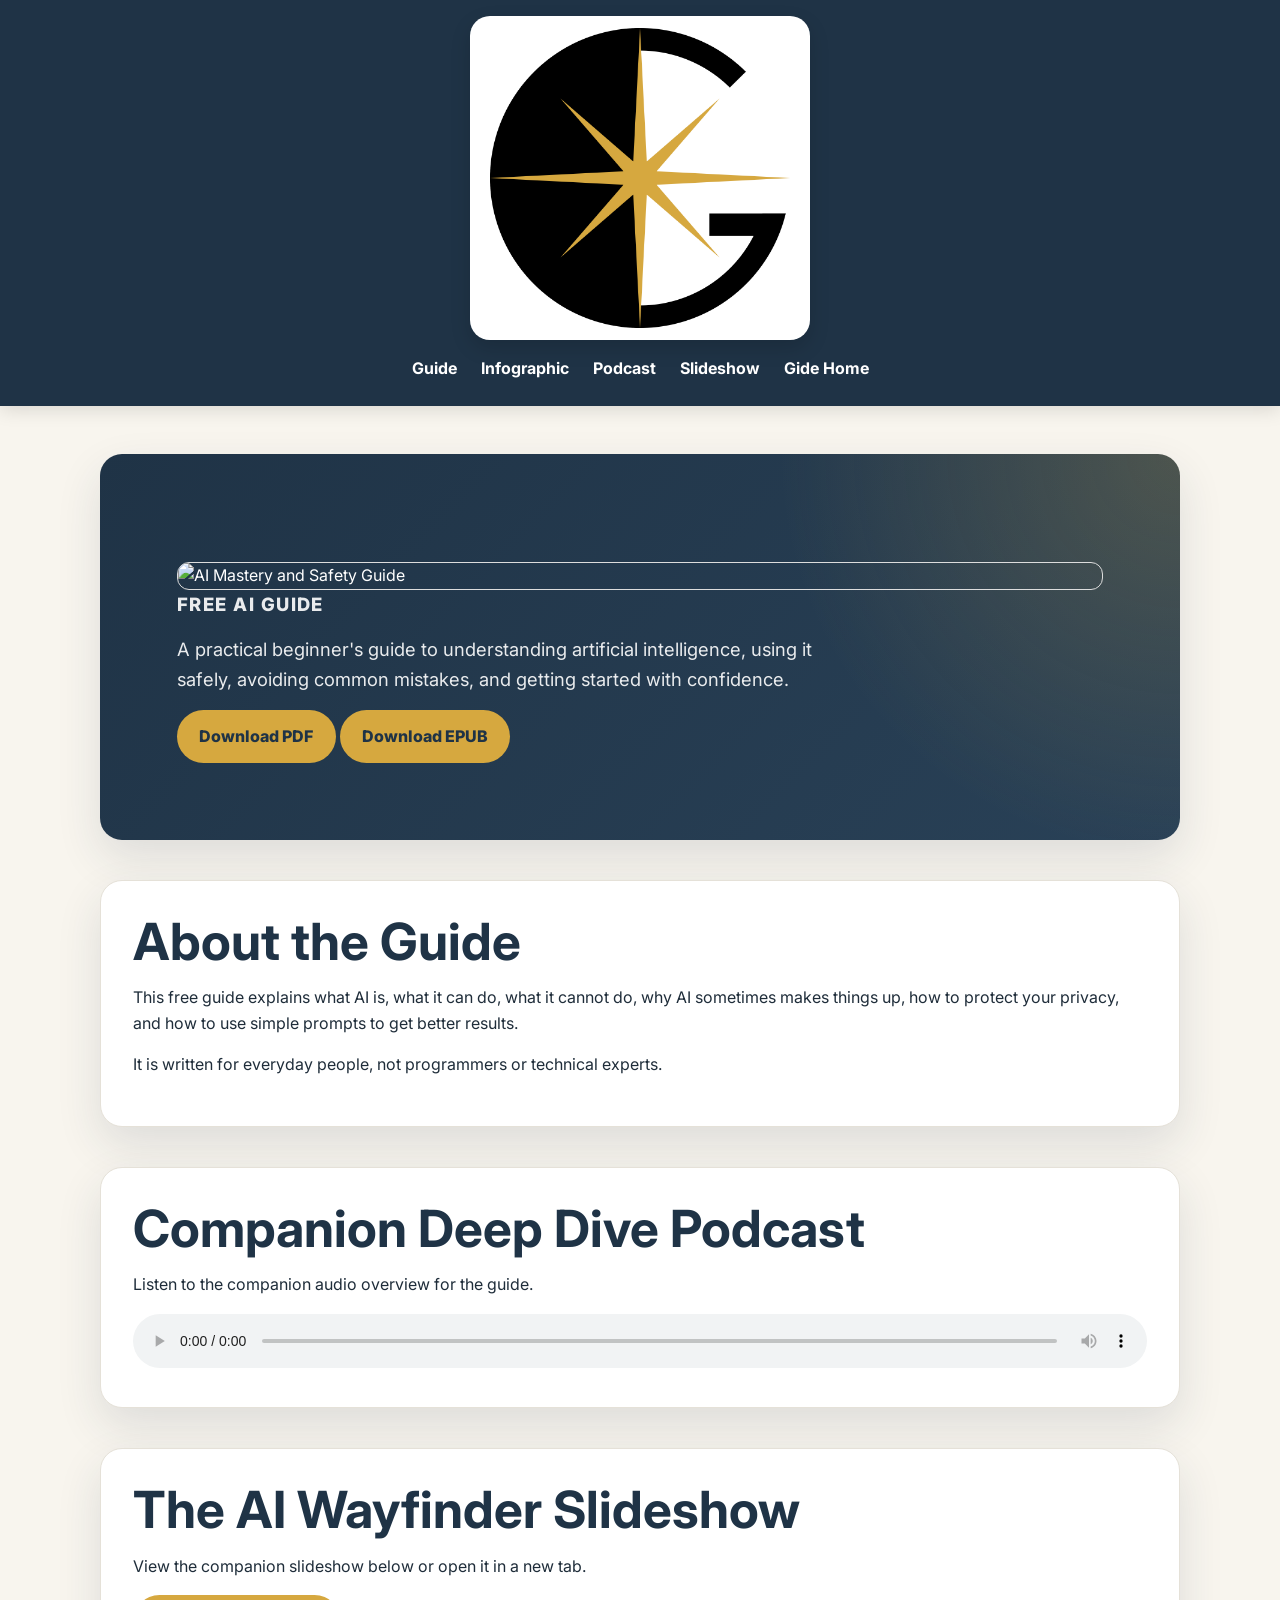
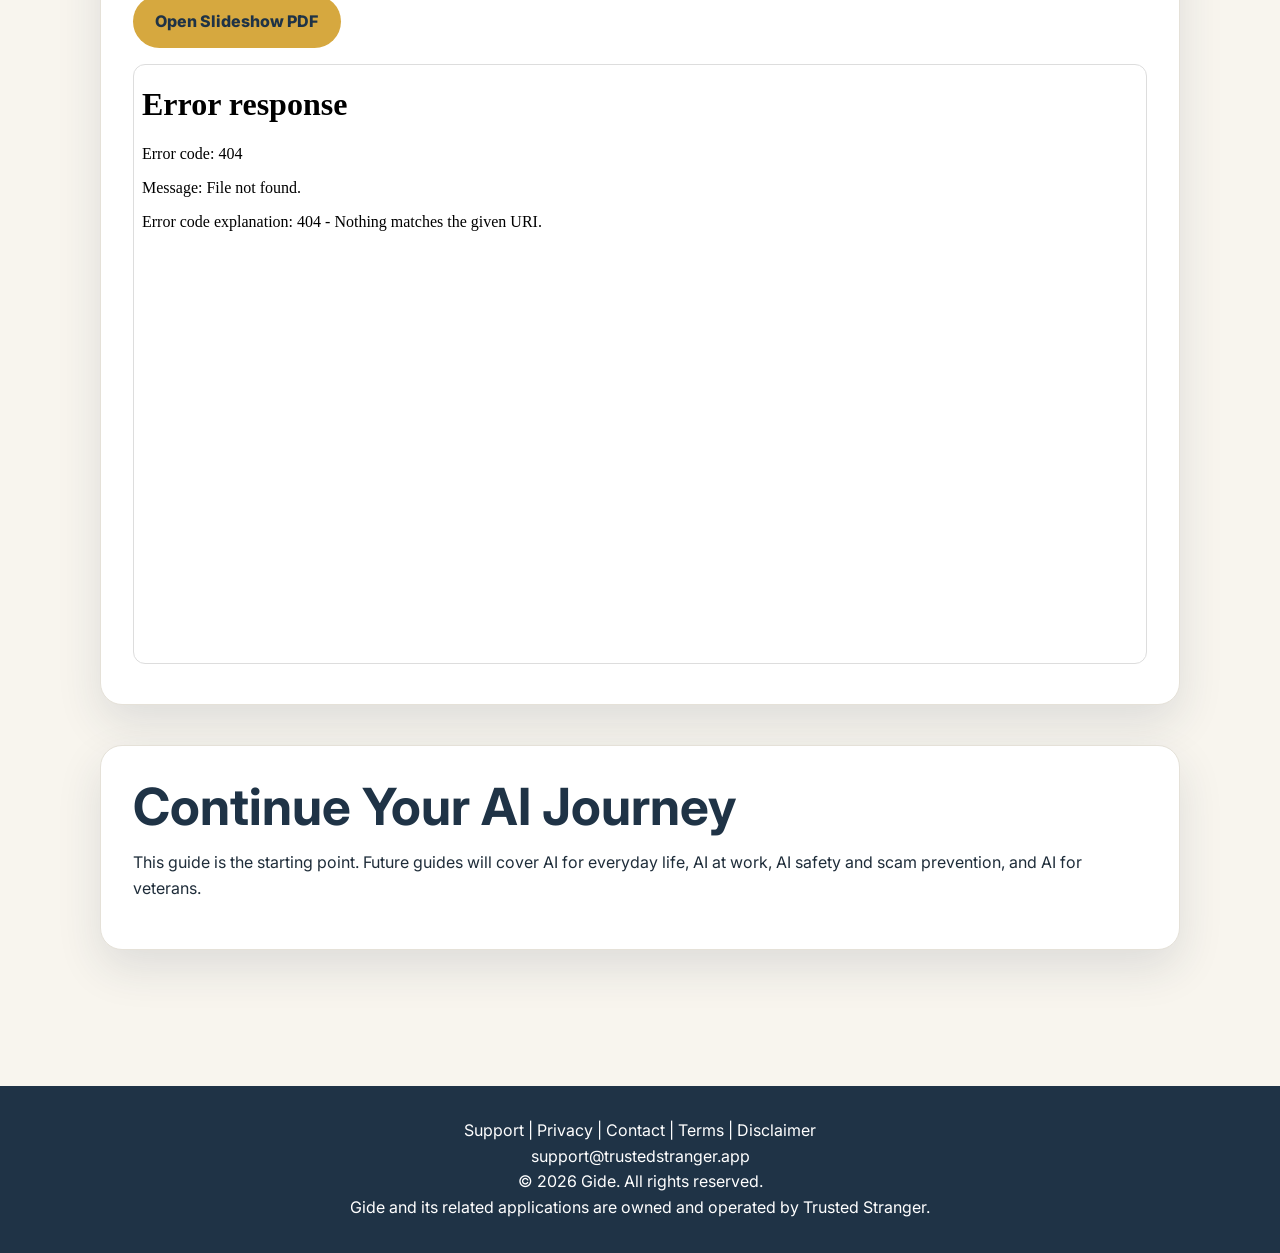
==== commit ef3b18e5: "Rename index123.html to index.html" ====
--- a/index.html
+++ b/index.html
@@ -24,9 +24,9 @@
   <nav>
     <ul>
       <li><a href="#guide">Guide</a></li>
-      <li><a href="#video-stream">Watch Video</a></li>
+      <li><a href="#infographic">Infographic</a></li>
       <li><a href="#podcast">Podcast</a></li>
-      
+      <li><a href="#slideshow">Slideshow</a></li>
       <li><a href="https://trustedstranger.app">Gide Home</a></li>
     </ul>
   </nav>
@@ -37,21 +37,27 @@
 <section class="hero">
   <div class="hero-content">
     
-    <div class="hero-image">
-      <img src="AI_Miners_vs_Shovel_Sellers.png"
-           style="border:1px solid #ddd; border-radius:12px; width: 100%;"
-           alt="AI Miners vs Shovel Sellers">
-      
-      <p class="eyebrow">The AI Gold Rush</p>
-    </div>
+      <div class="hero-image">
+    <img src="AI_Mastery_and_Safety_Guide.png"
+    style="border:1px solid #ddd; border-radius:12px;"
+         alt="AI Mastery and Safety Guide">
+     
+      <p class="eyebrow">Free AI Guide</p>
+      </div>
     
 
     <p>
-      Why so many people are selling AI wealth - and what they're really selling.
+      A practical beginner's guide to understanding artificial intelligence,
+      using it safely, avoiding common mistakes, and getting started with
+      confidence.
     </p>
 
-    <a class="button" href="The_AI_Gold_Rush.pdf" download>
-      Download PDF Now
+    <a class="button" href="AI_Won't_Replace_You.pdf" download>
+      Download PDF
+    </a>
+
+    <a class="button" href="AI_Won't_Replace_You.epub" download>
+      Download EPUB
     </a>
   </div>
 </section>
@@ -60,23 +66,14 @@
   <h2>About the Guide</h2>
 
   <p>
-    Patrick Thomas’s book, The AI Gold Rush, examines the modern industry of online creators who profit by selling the dream of automated wealth. Using the historical California Gold Rush as a metaphor, the author argues that the most consistent financial gains belong to those selling tools and education rather than those attempting to use the technology for quick riches. The text reveals how sophisticated marketing funnels exploit human psychology by pairing the hope of financial freedom with the fear of being left behind by technical progress. Readers are cautioned against survivorship bias, which amplifies rare success stories while hiding the common reality of failed ventures. Ultimately, the source advocates for a critical approach to incentives, suggesting that the true value of AI lies in its ability to solve concrete problems rather than its potential for passive income. The book concludes that while the technology is transformative, building a durable business still requires creating genuine value for others.
+    This free guide explains what AI is, what it can do, what it cannot do,
+    why AI sometimes makes things up, how to protect your privacy, and how to
+    use simple prompts to get better results.
   </p>
 
   <p>
     It is written for everyday people, not programmers or technical experts.
   </p>
-</section>
-
-<!-- New Streaming MP4 Video Section -->
-<section id="video-stream" class="card">
-  <h2>Watch: The AI Gold Rush</h2>
-  <p>Stream the overview video below to learn about the miners, the shovel sellers, and where you fit in.</p>
-  
-  <video controls style="width:100%; border-radius:12px; border:1px solid #ddd; background-color: #000;">
-    <source src="The_AI_Gold_Rush.mp4" type="video/mp4">
-    Your browser does not support the video tag.
-  </video>
 </section>
 
 
@@ -88,12 +85,31 @@
   </p>
 
   <audio controls style="width:100%;">
-    <source src="Inside_the_AI_shovel_selling_machine.mp3" type="audio/mpeg">
+    <source src="Why_someone_using_AI_might_replace_you.mp3" type="audio/mpeg">
     Your browser does not support the audio element.
   </audio>
 </section>
 
+<section id="slideshow" class="card">
+  <h2>The AI Wayfinder Slideshow</h2>
 
+  <p>
+    View the companion slideshow below or open it in a new tab.
+  </p>
+
+  <p>
+    <a class="button" href="The_AI_Wayfinder.pdf" target="_blank">
+      Open Slideshow PDF
+    </a>
+  </p>
+
+  <iframe 
+    src="The_AI_Wayfinder.pdf"
+    width="100%"
+    height="600"
+    style="border:1px solid #ddd; border-radius:12px;">
+  </iframe>
+</section>
 
 <section class="card">
   <h2>Continue Your AI Journey</h2>
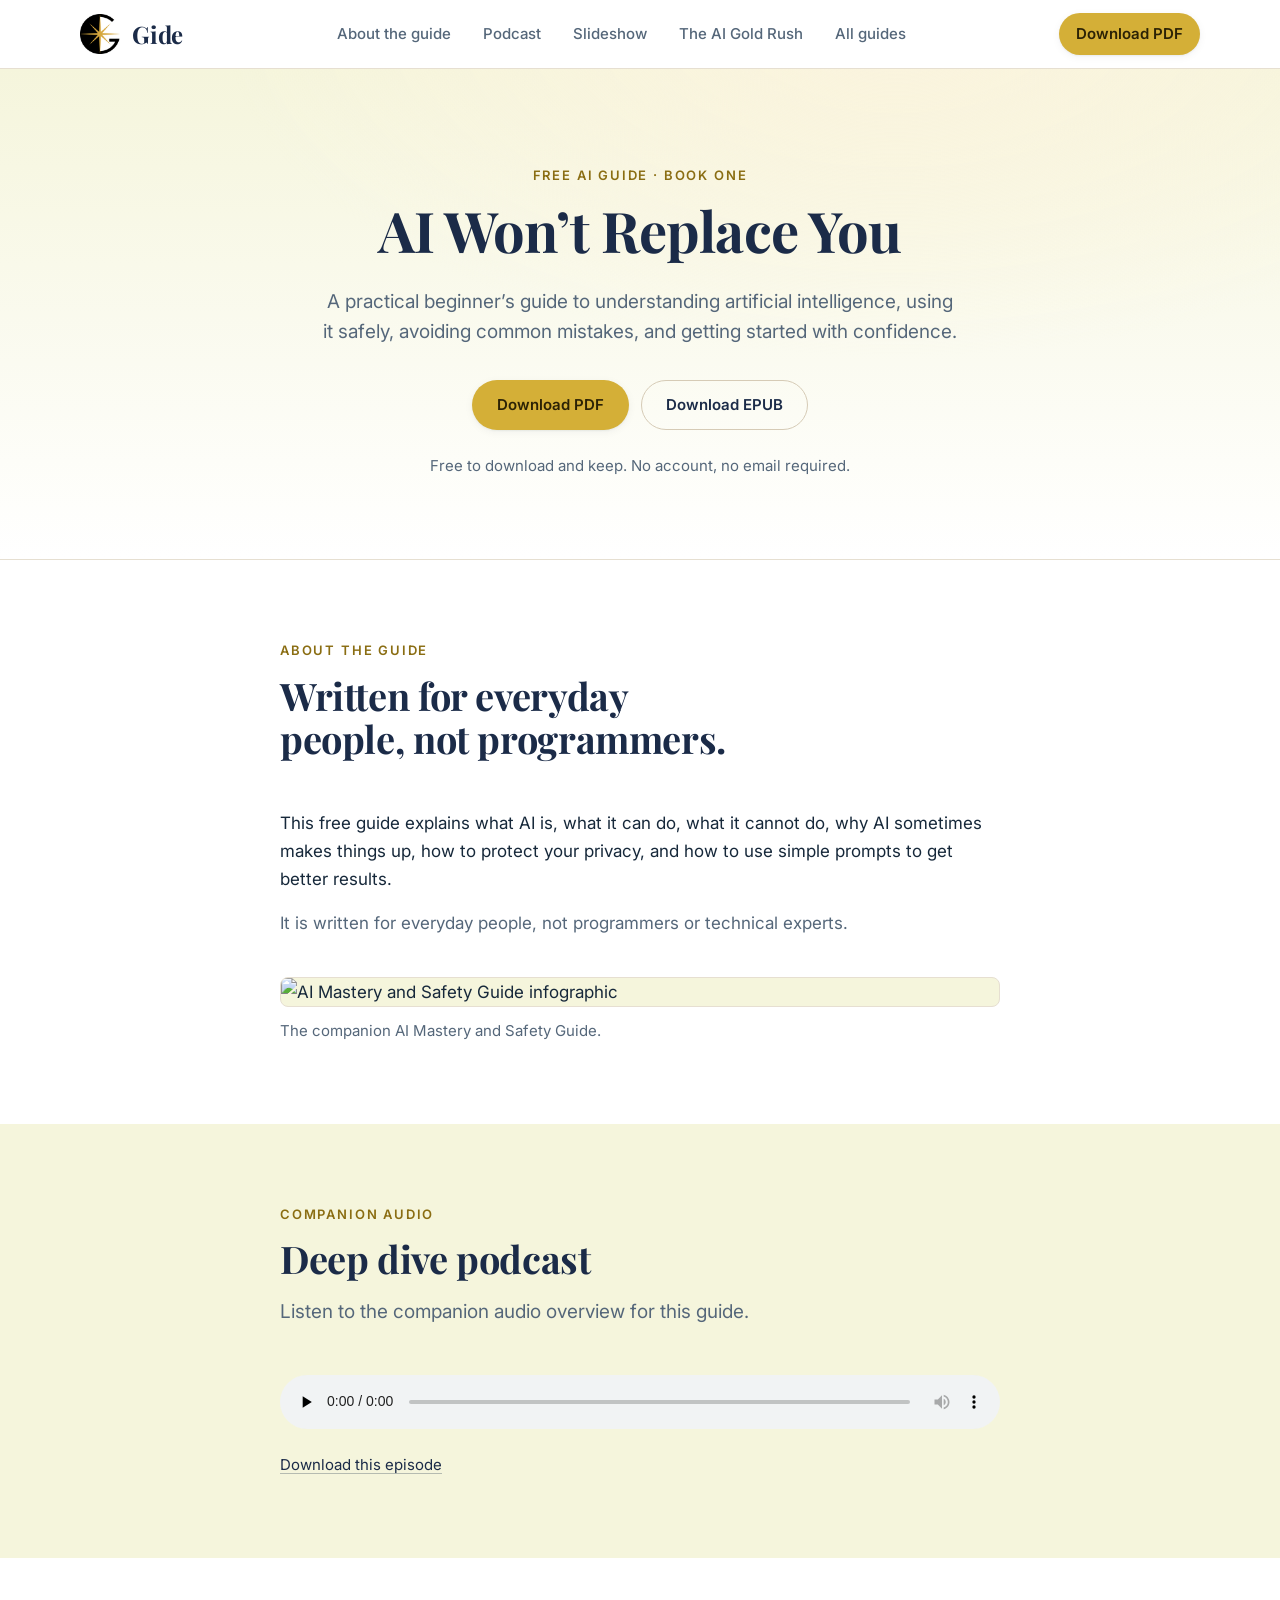
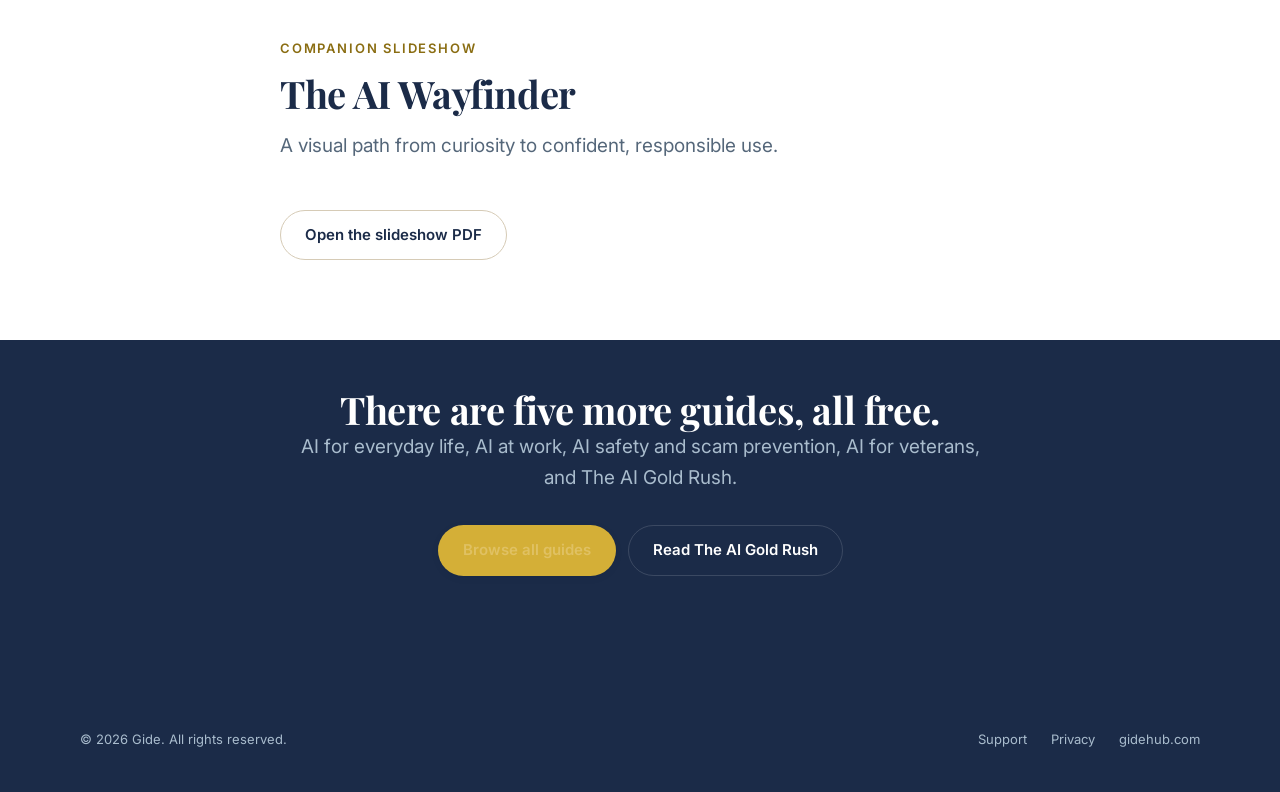
==== commit e609e100: "Rebuild guide pages as Gide on gidehub.com Retire the Trusted Stranger brand and rebuild both compan" ====
--- a/index.html
+++ b/index.html
@@ -2,140 +2,175 @@
 <html lang="en">
 <head>
   <meta charset="UTF-8">
-  <meta name="viewport" content="width=device-width, initial-scale=1.0">
-  <title>AI Won't Replace You | Gide AI Guide</title>
+  <meta name="viewport" content="width=device-width, initial-scale=1">
+  <title>AI Won&rsquo;t Replace You | Free Gide AI Guide</title>
+  <meta name="description" content="A practical beginner's guide to understanding artificial intelligence, using it safely, avoiding common mistakes, and getting started with confidence.">
+
+  <!-- The canonical home for this guide is gidehub.com; this page keeps the
+       companion audio and slideshow that live in this repository. -->
+  <link rel="canonical" href="https://gidehub.com/books/ai-wont-replace-you/">
+
+  <meta property="og:type" content="website">
+  <meta property="og:site_name" content="Gide">
+  <meta property="og:title" content="AI Won't Replace You | Free Gide AI Guide">
+  <meta property="og:description" content="A practical beginner's guide to understanding AI, using it safely, and getting started with confidence.">
+
+  <link rel="icon" type="image/png" href="assets/logo.png">
+  <meta name="theme-color" content="#1B2B48">
 
   <link rel="preconnect" href="https://fonts.googleapis.com">
   <link rel="preconnect" href="https://fonts.gstatic.com" crossorigin>
-  <link href="https://fonts.googleapis.com/css2?family=Inter:wght@400;500;600;700;800&display=swap" rel="stylesheet">
+  <link rel="stylesheet" href="https://fonts.googleapis.com/css2?family=Inter:wght@400;500;600;700&family=Playfair+Display:wght@600;700&display=swap">
 
-  <link rel="stylesheet" href="styles.css">
-  <link rel="icon" type="image/png" href="G (2).png">
+  <link rel="stylesheet" href="assets/css/gide.css">
 </head>
+<body>
 
-<body>
-<header>
-  <div class="logo-card">
-    <a href="https://trustedstranger.app">
-      <img src="G (2).png" alt="Gide">
+<a class="skip-link" href="#main">Skip to content</a>
+
+<header class="site-header" data-nav>
+  <div class="wrap header-inner">
+    <a class="brand" href="https://gidehub.com/">
+      <img src="assets/logo.png" alt="" width="40" height="40" class="brand-mark">
+      <span class="brand-name">Gide</span>
     </a>
+
+    <nav class="nav-desktop" aria-label="Main">
+      <ul>
+        <li><a href="#about">About the guide</a></li>
+        <li><a href="#podcast">Podcast</a></li>
+        <li><a href="#slideshow">Slideshow</a></li>
+        <li><a href="goldrush.html">The AI Gold Rush</a></li>
+        <li><a href="https://gidehub.com/books/">All guides</a></li>
+      </ul>
+    </nav>
+
+    <div class="header-actions">
+      <a class="btn btn-gold btn-sm nav-cta" href="AI_Won%27t_Replace_You.pdf" download>Download PDF</a>
+      <button class="nav-toggle" type="button" aria-expanded="false" aria-controls="mobile-nav" aria-label="Open menu">
+        <span class="nav-toggle-bars" aria-hidden="true"><i></i><i></i><i></i></span>
+      </button>
+    </div>
   </div>
 
-  <nav>
-    <ul>
-      <li><a href="#guide">Guide</a></li>
-      <li><a href="#infographic">Infographic</a></li>
-      <li><a href="#podcast">Podcast</a></li>
-      <li><a href="#slideshow">Slideshow</a></li>
-      <li><a href="https://trustedstranger.app">Gide Home</a></li>
-    </ul>
-  </nav>
+  <div class="nav-panel" id="mobile-nav" hidden>
+    <nav class="wrap" aria-label="Mobile">
+      <ul class="nav-panel-primary">
+        <li><a href="#about">About the guide</a></li>
+        <li><a href="#podcast">Podcast</a></li>
+        <li><a href="#slideshow">Slideshow</a></li>
+        <li><a href="goldrush.html">The AI Gold Rush</a></li>
+      </ul>
+      <ul class="nav-panel-secondary">
+        <li><a href="https://gidehub.com/books/">All free guides</a></li>
+        <li><a href="https://gidehub.com/">All of Gide</a></li>
+      </ul>
+      <a class="btn btn-gold btn-block" href="AI_Won%27t_Replace_You.pdf" download>Download PDF</a>
+    </nav>
+  </div>
 </header>
 
-<main>
+<main id="main">
 
-<section class="hero">
-  <div class="hero-content">
-    
-      <div class="hero-image">
-    <img src="AI_Mastery_and_Safety_Guide.png"
-    style="border:1px solid #ddd; border-radius:12px;"
-         alt="AI Mastery and Safety Guide">
-     
-      <p class="eyebrow">Free AI Guide</p>
+  <section class="hero">
+    <div class="wrap">
+      <p class="eyebrow">Free AI guide &middot; Book one</p>
+      <h1>AI Won&rsquo;t Replace You</h1>
+      <p class="lede">
+        A practical beginner&rsquo;s guide to understanding artificial intelligence, using it
+        safely, avoiding common mistakes, and getting started with confidence.
+      </p>
+      <div class="btn-row">
+        <a class="btn btn-gold" href="AI_Won%27t_Replace_You.pdf" download>Download PDF</a>
+        <a class="btn btn-outline" href="AI_Won%27t_Replace_You.epub" download>Download EPUB</a>
       </div>
-    
+      <p class="hero-note">Free to download and keep. No account, no email required.</p>
+    </div>
+  </section>
 
-    <p>
-      A practical beginner's guide to understanding artificial intelligence,
-      using it safely, avoiding common mistakes, and getting started with
-      confidence.
-    </p>
+  <section class="section" id="about">
+    <div class="wrap wrap-narrow">
+      <div class="section-head">
+        <p class="eyebrow">About the guide</p>
+        <h2>Written for everyday people, not programmers.</h2>
+      </div>
+      <div class="stack-4">
+        <p>
+          This free guide explains what AI is, what it can do, what it cannot do, why AI
+          sometimes makes things up, how to protect your privacy, and how to use simple
+          prompts to get better results.
+        </p>
+        <p class="muted">
+          It is written for everyday people, not programmers or technical experts.
+        </p>
+      </div>
 
-    <a class="button" href="AI_Won't_Replace_You.pdf" download>
-      Download PDF
-    </a>
+      <figure style="margin-top: var(--sp-10);">
+        <img src="AI_Mastery_and_Safety_Guide.png" alt="AI Mastery and Safety Guide infographic"
+             loading="lazy" class="infographic">
+        <figcaption class="small muted" style="margin-top: var(--sp-3);">
+          The companion AI Mastery and Safety Guide.
+        </figcaption>
+      </figure>
+    </div>
+  </section>
 
-    <a class="button" href="AI_Won't_Replace_You.epub" download>
-      Download EPUB
-    </a>
-  </div>
-</section>
+  <section class="section section-cream" id="podcast">
+    <div class="wrap wrap-narrow">
+      <div class="section-head">
+        <p class="eyebrow">Companion audio</p>
+        <h2>Deep dive podcast</h2>
+        <p class="lede">Listen to the companion audio overview for this guide.</p>
+      </div>
+      <audio controls preload="none" src="Why_someone_using_AI_might_replace_you.mp3" style="width: 100%;">
+        Your browser does not support audio playback.
+      </audio>
+      <p class="small" style="margin-top: var(--sp-4);">
+        <a href="Why_someone_using_AI_might_replace_you.mp3" download>Download this episode</a>
+      </p>
+    </div>
+  </section>
 
-<section id="guide" class="card">
-  <h2>About the Guide</h2>
+  <section class="section" id="slideshow">
+    <div class="wrap wrap-narrow">
+      <div class="section-head">
+        <p class="eyebrow">Companion slideshow</p>
+        <h2>The AI Wayfinder</h2>
+        <p class="lede">A visual path from curiosity to confident, responsible use.</p>
+      </div>
+      <div class="btn-row" style="margin-top: 0;">
+        <a class="btn btn-outline" href="The_AI_Wayfinder.pdf">Open the slideshow PDF</a>
+      </div>
+    </div>
+  </section>
 
-  <p>
-    This free guide explains what AI is, what it can do, what it cannot do,
-    why AI sometimes makes things up, how to protect your privacy, and how to
-    use simple prompts to get better results.
-  </p>
-
-  <p>
-    It is written for everyday people, not programmers or technical experts.
-  </p>
-</section>
-
-
-<section id="podcast" class="card">
-  <h2>Companion Deep Dive Podcast</h2>
-
-  <p>
-    Listen to the companion audio overview for the guide.
-  </p>
-
-  <audio controls style="width:100%;">
-    <source src="Why_someone_using_AI_might_replace_you.mp3" type="audio/mpeg">
-    Your browser does not support the audio element.
-  </audio>
-</section>
-
-<section id="slideshow" class="card">
-  <h2>The AI Wayfinder Slideshow</h2>
-
-  <p>
-    View the companion slideshow below or open it in a new tab.
-  </p>
-
-  <p>
-    <a class="button" href="The_AI_Wayfinder.pdf" target="_blank">
-      Open Slideshow PDF
-    </a>
-  </p>
-
-  <iframe 
-    src="The_AI_Wayfinder.pdf"
-    width="100%"
-    height="600"
-    style="border:1px solid #ddd; border-radius:12px;">
-  </iframe>
-</section>
-
-<section class="card">
-  <h2>Continue Your AI Journey</h2>
-
-  <p>
-    This guide is the starting point. Future guides will cover AI for everyday
-    life, AI at work, AI safety and scam prevention, and AI for veterans.
-  </p>
-</section>
+  <section class="section section-ink section-tight cta-band">
+    <div class="wrap">
+      <h2>There are five more guides, all free.</h2>
+      <p class="lede">
+        AI for everyday life, AI at work, AI safety and scam prevention, AI for veterans,
+        and The AI Gold Rush.
+      </p>
+      <div class="btn-row">
+        <a class="btn btn-gold" href="https://gidehub.com/books/">Browse all guides</a>
+        <a class="btn btn-outline" href="goldrush.html">Read The AI Gold Rush</a>
+      </div>
+    </div>
+  </section>
 
 </main>
 
-<footer>
-  <p>
-    <a href="https://trustedstranger.app/support.html">Support</a> |
-    <a href="https://trustedstranger.app/privacy.html">Privacy</a> |
-    <a href="https://trustedstranger.app/contact.html">Contact</a> |
-    <a href="https://trustedstranger.app/terms.html">Terms</a> |
-    <a href="https://trustedstranger.app/disclaimer.html">Disclaimer</a>
-  </p>
-
-  <p>support@trustedstranger.app</p>
-
-  <p>© 2026 Gide. All rights reserved.</p>
-  <p>Gide and its related applications are owned and operated by Trusted Stranger.</p>
+<footer class="site-footer">
+  <div class="wrap footer-bottom">
+    <p>&copy; 2026 Gide. All rights reserved.</p>
+    <nav class="footer-legal" aria-label="Legal">
+      <a href="https://gidehub.com/support.html">Support</a>
+      <a href="https://gidehub.com/privacy.html">Privacy</a>
+      <a href="https://gidehub.com/">gidehub.com</a>
+    </nav>
+  </div>
 </footer>
 
+<script src="assets/js/nav.js" defer></script>
 </body>
 </html>
--- a/assets/css/gide.css
+++ b/assets/css/gide.css
@@ -0,0 +1,810 @@
+/* ==========================================================================
+   Gide design system
+   One stylesheet for gidehub.com and every page under it.
+
+   Contents
+     1. Tokens
+     2. Reset and base elements
+     3. Layout primitives
+     4. Typography
+     5. Buttons and pills
+     6. Header and navigation
+     7. Hero
+     8. Cards and grids
+     9. Long-form prose
+    10. Forms
+    11. Footer
+    12. Utilities
+   ========================================================================== */
+
+/* 1. Tokens ---------------------------------------------------------------- */
+
+:root {
+  /* Brand — official Gide palette.
+     Primary #1B2B48 · Secondary #F5F5DC · Tertiary #6F7DBC · Accent #D4AF37 */
+  --ink: #1b2b48;
+  --ink-soft: #2c4066;
+  --periwinkle: #6f7dbc;
+
+  /* Gold is an accent for FILLS, not a text colour: #D4AF37 is 2.1:1 on white
+     (fails AA) but 6.7:1 on navy and 7.5:1 behind dark text on a button.
+     Use --gold-text for small gold type on light surfaces (4.9:1). */
+  --gold: #d4af37;
+  --gold-bright: #e0c163;
+  --gold-text: #8a6d12;
+  --gold-ink: #2b2205;
+  --gold-wash: #fbf4de;
+
+  --cream: #f5f5dc;
+  --cream-deep: #ebebc7;
+  --white: #ffffff;
+
+  /* Per-app accents, from each app's own brand card. */
+  --app-guard: #00167a;
+  --app-calm: #03424d;
+  --app-faith: #590438;
+  --app-stride: #17341d;
+  --app-legacy: #0a2540;
+  --app-roots: #7a3e1a;
+
+  /* Text */
+  --text: #16283a;
+  --text-muted: #55677a;
+  --text-on-dark: #eef3f8;
+  --text-on-dark-muted: #a9bccd;
+
+  /* Lines and surfaces */
+  --line: #e6dfd1;
+  --line-strong: #d6cbb6;
+  --line-on-dark: rgba(255, 255, 255, 0.14);
+
+  /* Type scale — six steps, nothing in between */
+  --fs-xs: 0.8125rem;   /* 13px  eyebrows, meta */
+  --fs-sm: 0.9375rem;   /* 15px  captions, footer */
+  --fs-base: 1.0625rem; /* 17px  body */
+  --fs-lg: 1.1875rem;   /* 19px  lede */
+  --fs-xl: 1.375rem;    /* 22px  card titles */
+  --fs-2xl: clamp(1.75rem, 1.3rem + 1.8vw, 2.375rem);  /* section headings */
+  --fs-3xl: clamp(2.25rem, 1.4rem + 3.4vw, 3.5rem);    /* page display */
+
+  /* Spacing — 4px base */
+  --sp-1: 0.25rem;
+  --sp-2: 0.5rem;
+  --sp-3: 0.75rem;
+  --sp-4: 1rem;
+  --sp-6: 1.5rem;
+  --sp-8: 2rem;
+  --sp-10: 2.5rem;
+  --sp-12: 3rem;
+  --sp-16: 4rem;
+  --sp-20: 5rem;
+  --sp-24: 6rem;
+
+  /* Shape */
+  --radius-sm: 8px;
+  --radius: 14px;
+  --radius-lg: 22px;
+  --radius-pill: 999px;
+
+  --shadow-sm: 0 1px 2px rgba(15, 39, 64, 0.06), 0 2px 8px rgba(15, 39, 64, 0.05);
+  --shadow: 0 4px 12px rgba(15, 39, 64, 0.07), 0 12px 32px rgba(15, 39, 64, 0.07);
+  --shadow-lg: 0 12px 28px rgba(15, 39, 64, 0.1), 0 28px 60px rgba(15, 39, 64, 0.12);
+
+  --wrap: 1120px;
+  --wrap-narrow: 720px;
+  --header-h: 68px;
+}
+
+/* 2. Reset and base -------------------------------------------------------- */
+
+*,
+*::before,
+*::after { box-sizing: border-box; }
+
+* { margin: 0; }
+
+html {
+  -webkit-text-size-adjust: 100%;
+  scroll-behavior: smooth;
+  scroll-padding-top: calc(var(--header-h) + var(--sp-4));
+}
+
+@media (prefers-reduced-motion: reduce) {
+  html { scroll-behavior: auto; }
+  *, *::before, *::after {
+    animation-duration: 0.01ms !important;
+    transition-duration: 0.01ms !important;
+  }
+}
+
+body {
+  background: var(--white);
+  color: var(--text);
+  font-family: Inter, system-ui, -apple-system, "Segoe UI", sans-serif;
+  font-size: var(--fs-base);
+  line-height: 1.65;
+  -webkit-font-smoothing: antialiased;
+  text-rendering: optimizeLegibility;
+}
+
+img,
+picture,
+video,
+canvas { display: block; max-width: 100%; height: auto; }
+
+input, button, textarea, select { font: inherit; color: inherit; }
+
+a { color: var(--ink); text-decoration-color: rgba(15, 39, 64, 0.28); text-underline-offset: 3px; }
+a:hover { text-decoration-color: currentColor; }
+
+:focus-visible {
+  outline: 3px solid var(--gold-text);
+  outline-offset: 2px;
+  border-radius: 4px;
+}
+
+.skip-link {
+  position: absolute;
+  left: var(--sp-4);
+  top: -100px;
+  z-index: 200;
+  background: var(--ink);
+  color: var(--white);
+  padding: var(--sp-3) var(--sp-6);
+  border-radius: var(--radius-sm);
+  text-decoration: none;
+  transition: top 0.15s ease;
+}
+.skip-link:focus { top: var(--sp-4); }
+
+/* 3. Layout primitives ----------------------------------------------------- */
+
+.wrap {
+  width: min(100% - 2.5rem, var(--wrap));
+  margin-inline: auto;
+}
+
+.wrap-narrow { width: min(100% - 2.5rem, var(--wrap-narrow)); margin-inline: auto; }
+
+.section { padding-block: var(--sp-20); }
+.section-tight { padding-block: var(--sp-12); }
+
+/* Alternating surfaces give the page chapters instead of one long scroll. */
+.section-cream { background: var(--cream); }
+.section-ink {
+  background: var(--ink);
+  color: var(--text-on-dark);
+}
+.section-ink h1, .section-ink h2, .section-ink h3 { color: var(--white); }
+.section-ink p { color: var(--text-on-dark-muted); }
+.section-ink a { color: var(--gold-bright); }
+
+.section-head { max-width: 46rem; margin-bottom: var(--sp-12); }
+.section-head.centered { margin-inline: auto; text-align: center; }
+
+/* 4. Typography ------------------------------------------------------------ */
+
+h1, h2, h3, h4 {
+  line-height: 1.15;
+  font-weight: 700;
+  color: var(--ink);
+  text-wrap: balance;
+}
+
+h1 {
+  font-family: "Playfair Display", Georgia, serif;
+  font-size: var(--fs-3xl);
+  letter-spacing: -0.015em;
+}
+
+h2 {
+  font-family: "Playfair Display", Georgia, serif;
+  font-size: var(--fs-2xl);
+  letter-spacing: -0.01em;
+}
+
+h3 { font-size: var(--fs-xl); font-weight: 600; }
+h4 { font-size: var(--fs-base); font-weight: 600; }
+
+p { text-wrap: pretty; }
+p + p { margin-top: var(--sp-4); }
+
+.eyebrow {
+  font-size: var(--fs-xs);
+  font-weight: 600;
+  letter-spacing: 0.14em;
+  text-transform: uppercase;
+  color: var(--gold-text);
+  margin-bottom: var(--sp-3);
+}
+.section-ink .eyebrow { color: var(--gold-bright); }
+
+.lede {
+  font-size: var(--fs-lg);
+  line-height: 1.6;
+  color: var(--text-muted);
+}
+.section-ink .lede { color: var(--text-on-dark-muted); }
+
+.section-head h2 + .lede { margin-top: var(--sp-4); }
+
+/* 5. Buttons --------------------------------------------------------------- */
+
+.btn {
+  display: inline-flex;
+  align-items: center;
+  justify-content: center;
+  gap: var(--sp-2);
+  min-height: 44px;
+  padding: var(--sp-3) var(--sp-6);
+  border: 1px solid transparent;
+  border-radius: var(--radius-pill);
+  font-size: var(--fs-sm);
+  font-weight: 600;
+  text-decoration: none;
+  cursor: pointer;
+  transition: transform 0.15s ease, box-shadow 0.15s ease, background-color 0.15s ease;
+}
+.btn:hover { transform: translateY(-1px); }
+.btn:active { transform: translateY(0); }
+
+.btn-gold {
+  background: var(--gold);
+  color: var(--gold-ink);
+  box-shadow: var(--shadow-sm);
+}
+.btn-gold:hover { background: var(--gold-bright); box-shadow: var(--shadow); }
+
+.btn-ink { background: var(--ink); color: var(--white); }
+.btn-ink:hover { background: var(--ink-soft); }
+
+.btn-outline {
+  background: transparent;
+  border-color: var(--line-strong);
+  color: var(--ink);
+}
+.btn-outline:hover { border-color: var(--ink); background: var(--cream); }
+
+.section-ink .btn-outline {
+  border-color: var(--line-on-dark);
+  color: var(--white);
+}
+.section-ink .btn-outline:hover { background: rgba(255, 255, 255, 0.08); }
+
+.btn-sm { min-height: 38px; padding: var(--sp-2) var(--sp-4); }
+.btn-block { display: flex; width: 100%; }
+
+.btn-row {
+  display: flex;
+  flex-wrap: wrap;
+  gap: var(--sp-3);
+  margin-top: var(--sp-8);
+}
+
+/* Status pills ------------------------------------------------------------- */
+
+.pill {
+  display: inline-flex;
+  align-items: center;
+  gap: var(--sp-2);
+  padding: var(--sp-1) var(--sp-3);
+  border-radius: var(--radius-pill);
+  font-size: var(--fs-xs);
+  font-weight: 600;
+  letter-spacing: 0.02em;
+}
+.pill::before {
+  content: "";
+  width: 6px;
+  height: 6px;
+  border-radius: 50%;
+  background: currentColor;
+}
+.pill-available { background: #e7f4ec; color: #1d6b3f; }
+.pill-review { background: var(--gold-wash); color: var(--gold-text); }
+.pill-development { background: #eaf0f7; color: #34567d; }
+.pill-soon { background: var(--cream-deep); color: #6b5b3c; }
+
+/* 6. Header and navigation ------------------------------------------------- */
+
+.site-header {
+  position: sticky;
+  top: 0;
+  z-index: 100;
+  background: rgba(255, 255, 255, 0.92);
+  backdrop-filter: saturate(1.4) blur(10px);
+  border-bottom: 1px solid var(--line);
+}
+
+.header-inner {
+  display: flex;
+  align-items: center;
+  justify-content: space-between;
+  gap: var(--sp-6);
+  min-height: var(--header-h);
+}
+
+.brand {
+  display: inline-flex;
+  align-items: center;
+  gap: var(--sp-3);
+  text-decoration: none;
+  color: var(--ink);
+}
+.brand-mark { width: 40px; height: 40px; border-radius: 10px; }
+.brand-name {
+  font-family: "Playfair Display", Georgia, serif;
+  font-size: 1.5rem;
+  font-weight: 700;
+  letter-spacing: -0.01em;
+  line-height: 1;
+}
+.brand-light { color: var(--white); }
+.brand-light .brand-name { color: var(--white); }
+
+.nav-desktop ul {
+  display: flex;
+  align-items: center;
+  gap: var(--sp-8);
+  list-style: none;
+  padding: 0;
+}
+.nav-desktop a {
+  display: inline-block;
+  padding-block: var(--sp-2);
+  font-size: var(--fs-sm);
+  font-weight: 500;
+  color: var(--text-muted);
+  text-decoration: none;
+}
+.nav-desktop a:hover { color: var(--ink); }
+.nav-desktop a.is-current { color: var(--ink); font-weight: 600; }
+
+.header-actions { display: flex; align-items: center; gap: var(--sp-3); }
+
+/* The menu button the old site never had. */
+.nav-toggle {
+  display: none;
+  width: 44px;
+  height: 44px;
+  align-items: center;
+  justify-content: center;
+  background: transparent;
+  border: 1px solid var(--line-strong);
+  border-radius: var(--radius-sm);
+  cursor: pointer;
+}
+.nav-toggle-bars { display: block; width: 20px; height: 14px; position: relative; }
+.nav-toggle-bars i {
+  position: absolute;
+  left: 0;
+  width: 100%;
+  height: 2px;
+  border-radius: 2px;
+  background: var(--ink);
+  transition: transform 0.2s ease, opacity 0.2s ease;
+}
+.nav-toggle-bars i:nth-child(1) { top: 0; }
+.nav-toggle-bars i:nth-child(2) { top: 6px; }
+.nav-toggle-bars i:nth-child(3) { top: 12px; }
+
+.nav-toggle[aria-expanded="true"] i:nth-child(1) { transform: translateY(6px) rotate(45deg); }
+.nav-toggle[aria-expanded="true"] i:nth-child(2) { opacity: 0; }
+.nav-toggle[aria-expanded="true"] i:nth-child(3) { transform: translateY(-6px) rotate(-45deg); }
+
+.nav-panel {
+  border-top: 1px solid var(--line);
+  background: var(--white);
+  padding-block: var(--sp-6) var(--sp-8);
+  max-height: calc(100dvh - var(--header-h));
+  overflow-y: auto;
+}
+.nav-panel[hidden] { display: none; }
+
+.nav-panel ul { list-style: none; padding: 0; }
+.nav-panel a {
+  display: block;
+  min-height: 48px;
+  display: flex;
+  align-items: center;
+  text-decoration: none;
+  color: var(--ink);
+  border-bottom: 1px solid var(--line);
+}
+.nav-panel-primary a { font-size: var(--fs-lg); font-weight: 600; }
+.nav-panel-secondary { margin-top: var(--sp-4); }
+.nav-panel-secondary a { font-size: var(--fs-base); color: var(--text-muted); }
+.nav-panel .btn { margin-top: var(--sp-6); }
+
+@media (max-width: 900px) {
+  .nav-desktop { display: none; }
+  .nav-toggle { display: inline-flex; }
+  .nav-cta { display: none; }
+}
+
+/* 7. Hero ------------------------------------------------------------------ */
+
+/* One headline, one sentence, one action. */
+.hero {
+  position: relative;
+  padding-block: var(--sp-24) var(--sp-20);
+  background:
+    radial-gradient(60rem 30rem at 70% -10%, var(--gold-wash), transparent 70%),
+    linear-gradient(180deg, var(--cream) 0%, var(--white) 100%);
+  border-bottom: 1px solid var(--line);
+  text-align: center;
+}
+.hero .wrap { max-width: 52rem; }
+.hero h1 { margin-bottom: var(--sp-6); }
+.hero .lede { margin-inline: auto; max-width: 40rem; }
+.hero .btn-row { justify-content: center; }
+
+.hero-note {
+  margin-top: var(--sp-6);
+  font-size: var(--fs-sm);
+  color: var(--text-muted);
+}
+
+.hero-compact { padding-block: var(--sp-16) var(--sp-12); }
+
+/* Page header for interior pages */
+.page-head {
+  padding-block: var(--sp-16) var(--sp-12);
+  background: var(--cream);
+  border-bottom: 1px solid var(--line);
+}
+.page-head .wrap { max-width: 46rem; }
+.page-head .lede { margin-top: var(--sp-4); }
+
+/* 8. Cards and grids ------------------------------------------------------- */
+
+.grid { display: grid; gap: var(--sp-6); }
+.grid-2 { grid-template-columns: repeat(auto-fit, minmax(20rem, 1fr)); }
+.grid-3 { grid-template-columns: repeat(auto-fit, minmax(17rem, 1fr)); }
+.grid-4 { grid-template-columns: repeat(auto-fit, minmax(13rem, 1fr)); }
+
+.card {
+  display: flex;
+  flex-direction: column;
+  gap: var(--sp-3);
+  padding: var(--sp-8);
+  background: var(--white);
+  border: 1px solid var(--line);
+  border-radius: var(--radius);
+  box-shadow: var(--shadow-sm);
+  transition: transform 0.18s ease, box-shadow 0.18s ease, border-color 0.18s ease;
+}
+.card p { color: var(--text-muted); }
+.card h3 a { text-decoration: none; }
+
+a.card, .card-link { text-decoration: none; color: inherit; }
+a.card:hover, .card:has(a:hover) {
+  transform: translateY(-3px);
+  box-shadow: var(--shadow);
+  border-color: var(--line-strong);
+}
+
+.section-ink .card {
+  background: rgba(255, 255, 255, 0.05);
+  border-color: var(--line-on-dark);
+  box-shadow: none;
+}
+
+.card-icon {
+  width: 52px;
+  height: 52px;
+  border-radius: 12px;
+  margin-bottom: var(--sp-2);
+}
+
+/* App cards — each carries its own brand accent from --app-*. */
+.app-card,
+.app-card-quiet { position: relative; --accent: var(--gold); }
+.app-card { border-top: 3px solid var(--accent); }
+[data-app="guard"]  { --accent: var(--app-guard); }
+[data-app="calm"]   { --accent: var(--app-calm); }
+[data-app="faith"]  { --accent: var(--app-faith); }
+[data-app="stride"] { --accent: var(--app-stride); }
+[data-app="legacy"] { --accent: var(--app-legacy); }
+[data-app="roots"]  { --accent: var(--app-roots); }
+.app-card-quiet { border-left: 3px solid var(--accent); }
+.app-card .card-icon,
+.app-card-quiet .card-icon { box-shadow: 0 0 0 1px var(--line); }
+.app-card .pill { align-self: flex-start; }
+.app-card .btn-row { margin-top: auto; padding-top: var(--sp-6); }
+
+.app-card-quiet {
+  flex-direction: row;
+  align-items: center;
+  gap: var(--sp-4);
+  padding: var(--sp-6);
+}
+.app-card-quiet .card-icon { width: 40px; height: 40px; margin: 0; flex: none; }
+.app-card-quiet h3 { font-size: var(--fs-base); }
+.app-card-quiet p { font-size: var(--fs-sm); }
+
+/* Book cards */
+.book-card {
+  display: flex;
+  flex-direction: column;
+  gap: var(--sp-4);
+  padding: var(--sp-6);
+  background: var(--white);
+  border: 1px solid var(--line);
+  border-radius: var(--radius);
+  text-decoration: none;
+  color: inherit;
+  box-shadow: var(--shadow-sm);
+  transition: transform 0.18s ease, box-shadow 0.18s ease;
+}
+.book-card:hover { transform: translateY(-3px); box-shadow: var(--shadow); }
+.book-cover {
+  width: 100%;
+  aspect-ratio: 2 / 3;
+  object-fit: cover;
+  border-radius: var(--radius-sm);
+  box-shadow: var(--shadow);
+  background: var(--cream-deep);
+}
+.book-card h3 { font-size: var(--fs-base); }
+.book-card p { font-size: var(--fs-sm); color: var(--text-muted); }
+
+/* Feature list */
+.feature-list { list-style: none; padding: 0; display: grid; gap: var(--sp-6); }
+.feature-list li { display: grid; gap: var(--sp-1); }
+.feature-list b { font-size: var(--fs-base); color: var(--ink); }
+.feature-list span { color: var(--text-muted); }
+.section-ink .feature-list b { color: var(--white); }
+.section-ink .feature-list span { color: var(--text-on-dark-muted); }
+
+/* Numbered steps */
+.steps { counter-reset: step; list-style: none; padding: 0; }
+.steps li { position: relative; padding-left: var(--sp-12); }
+.steps li + li { margin-top: var(--sp-6); }
+.steps li::before {
+  counter-increment: step;
+  content: counter(step);
+  position: absolute;
+  left: 0;
+  top: 0;
+  width: 32px;
+  height: 32px;
+  display: grid;
+  place-items: center;
+  border-radius: 50%;
+  background: var(--gold-wash);
+  color: var(--gold-text);
+  font-size: var(--fs-sm);
+  font-weight: 700;
+}
+
+/* Episode rows */
+.episode {
+  display: grid;
+  gap: var(--sp-3);
+  padding: var(--sp-6) 0;
+  border-bottom: 1px solid var(--line);
+}
+.episode:first-of-type { border-top: 1px solid var(--line); }
+.episode-meta { font-size: var(--fs-xs); font-weight: 600; letter-spacing: 0.1em; text-transform: uppercase; color: var(--gold-text); }
+.episode h3 { font-size: var(--fs-lg); }
+.episode p { color: var(--text-muted); }
+.episode audio { width: 100%; margin-top: var(--sp-2); }
+
+/* FAQ */
+.faq details {
+  border: 1px solid var(--line);
+  border-radius: var(--radius);
+  padding: var(--sp-4) var(--sp-6);
+  background: var(--white);
+}
+.faq details + details { margin-top: var(--sp-3); }
+.faq summary {
+  cursor: pointer;
+  font-weight: 600;
+  min-height: 32px;
+  display: flex;
+  align-items: center;
+  list-style: none;
+}
+.faq summary::-webkit-details-marker { display: none; }
+.faq summary::after { content: "+"; margin-left: auto; font-size: 1.4rem; color: var(--gold-text); line-height: 1; }
+.faq details[open] summary::after { content: "\2212"; }
+.faq details[open] summary { margin-bottom: var(--sp-3); }
+.faq p { color: var(--text-muted); }
+
+/* Callout */
+.callout {
+  padding: var(--sp-8);
+  background: var(--gold-wash);
+  border: 1px solid var(--line-strong);
+  border-radius: var(--radius);
+}
+.callout h3 { margin-bottom: var(--sp-2); }
+.callout p { color: var(--text-muted); }
+
+/* Final CTA band */
+.cta-band { text-align: center; }
+.cta-band .wrap { max-width: 44rem; }
+.cta-band .btn-row { justify-content: center; }
+
+/* 9. Long-form prose ------------------------------------------------------- */
+
+.prose {
+  max-width: 44rem;
+  padding-block: var(--sp-16);
+}
+.prose > * + * { margin-top: var(--sp-4); }
+.prose h2 {
+  font-size: 1.625rem;
+  margin-top: var(--sp-12);
+  padding-top: var(--sp-2);
+}
+.prose h3 { font-size: var(--fs-xl); margin-top: var(--sp-8); }
+.prose ul, .prose ol { padding-left: var(--sp-6); }
+.prose li + li { margin-top: var(--sp-2); }
+.prose a { color: var(--ink); font-weight: 500; }
+.prose strong { color: var(--ink); }
+.prose hr { border: 0; border-top: 1px solid var(--line); margin-block: var(--sp-12); }
+.prose table { width: 100%; border-collapse: collapse; font-size: var(--fs-sm); }
+.prose th, .prose td { text-align: left; padding: var(--sp-3); border-bottom: 1px solid var(--line); }
+.prose .updated { font-size: var(--fs-sm); color: var(--text-muted); }
+
+.toc {
+  padding: var(--sp-6);
+  background: var(--cream);
+  border-radius: var(--radius);
+  border: 1px solid var(--line);
+}
+.toc ul { list-style: none; padding: 0; columns: 2; column-gap: var(--sp-8); }
+.toc li { break-inside: avoid; margin-bottom: var(--sp-2); }
+.toc a { font-size: var(--fs-sm); }
+
+/* 10. Forms ---------------------------------------------------------------- */
+
+.form { display: grid; gap: var(--sp-5); max-width: 34rem; }
+.field { display: grid; gap: var(--sp-2); }
+.field label { font-size: var(--fs-sm); font-weight: 600; }
+.field input,
+.field textarea {
+  width: 100%;
+  min-height: 48px;
+  padding: var(--sp-3) var(--sp-4);
+  background: var(--white);
+  border: 1px solid var(--line-strong);
+  border-radius: var(--radius-sm);
+}
+.field textarea { min-height: 10rem; resize: vertical; }
+.field input:focus, .field textarea:focus { border-color: var(--gold-text); }
+
+/* 11. Footer --------------------------------------------------------------- */
+
+.site-footer {
+  background: var(--ink);
+  color: var(--text-on-dark-muted);
+  padding-block: var(--sp-16) var(--sp-8);
+  font-size: var(--fs-sm);
+}
+.footer-top {
+  display: grid;
+  grid-template-columns: minmax(16rem, 1fr) 2.4fr;
+  gap: var(--sp-12);
+  padding-bottom: var(--sp-12);
+  border-bottom: 1px solid var(--line-on-dark);
+}
+.footer-tagline { margin-top: var(--sp-4); color: var(--white); font-weight: 600; }
+.footer-blurb { margin-top: var(--sp-1); }
+.footer-email {
+  display: inline-flex;
+  align-items: center;
+  min-height: 44px;
+  margin-top: var(--sp-2);
+  color: var(--gold);
+}
+
+.footer-cols {
+  display: grid;
+  grid-template-columns: repeat(auto-fit, minmax(9.5rem, 1fr));
+  gap: var(--sp-8);
+}
+.footer-col h2 {
+  font-family: Inter, sans-serif;
+  font-size: var(--fs-xs);
+  font-weight: 600;
+  letter-spacing: 0.12em;
+  text-transform: uppercase;
+  color: var(--white);
+  margin-bottom: var(--sp-4);
+}
+.footer-col ul { list-style: none; padding: 0; }
+.footer-col a {
+  color: var(--text-on-dark-muted);
+  text-decoration: none;
+  display: inline-flex;
+  align-items: center;
+  /* Padding rather than margin, so the tap area is the spacing. */
+  min-height: 40px;
+  padding-block: var(--sp-2);
+}
+.footer-col a:hover { color: var(--white); text-decoration: underline; }
+
+.footer-bottom {
+  display: flex;
+  flex-wrap: wrap;
+  align-items: center;
+  justify-content: space-between;
+  gap: var(--sp-4);
+  padding-top: var(--sp-8);
+  font-size: var(--fs-xs);
+}
+.footer-legal { display: flex; flex-wrap: wrap; gap: var(--sp-6); }
+.footer-legal a {
+  color: var(--text-on-dark-muted);
+  text-decoration: none;
+  display: inline-flex;
+  align-items: center;
+  min-height: 40px;
+}
+.footer-legal a:hover { color: var(--white); text-decoration: underline; }
+
+/* 12. Utilities ------------------------------------------------------------ */
+
+.centered { text-align: center; }
+.muted { color: var(--text-muted); }
+.small { font-size: var(--fs-sm); }
+.stack-4 > * + * { margin-top: var(--sp-4); }
+.stack-6 > * + * { margin-top: var(--sp-6); }
+.visually-hidden {
+  position: absolute;
+  width: 1px; height: 1px;
+  padding: 0; margin: -1px;
+  overflow: hidden;
+  clip: rect(0 0 0 0);
+  white-space: nowrap;
+}
+
+@media (max-width: 720px) {
+  .section { padding-block: var(--sp-16); }
+  .hero { padding-block: var(--sp-16) var(--sp-12); }
+  .footer-top { grid-template-columns: 1fr; gap: var(--sp-10); }
+  .toc ul { columns: 1; }
+  .btn-row .btn { flex: 1 1 100%; }
+}
+
+/* Book detail ------------------------------------------------------------- */
+
+.book-detail {
+  display: grid;
+  grid-template-columns: minmax(0, 18rem) minmax(0, 1fr);
+  gap: var(--sp-12);
+  align-items: start;
+}
+.book-detail-cover { position: sticky; top: calc(var(--header-h) + var(--sp-8)); }
+.book-detail-body > * + * { margin-top: var(--sp-4); }
+.book-detail-body h3 { margin-top: var(--sp-8); }
+.book-format { display: flex; align-items: center; gap: var(--sp-3); }
+
+.check-list { list-style: none; padding: 0; display: grid; gap: var(--sp-3); }
+.check-list li { position: relative; padding-left: var(--sp-8); color: var(--text-muted); }
+.check-list li::before {
+  content: "";
+  position: absolute;
+  left: 0;
+  top: 0.6em;
+  width: 10px;
+  height: 10px;
+  border-radius: 50%;
+  background: var(--gold);
+}
+
+.infographic {
+  width: 100%;
+  border-radius: var(--radius-sm);
+  border: 1px solid var(--line);
+  background: var(--cream);
+}
+
+@media (max-width: 780px) {
+  .book-detail { grid-template-columns: 1fr; gap: var(--sp-8); }
+  .book-detail-cover { position: static; max-width: 14rem; }
+}
